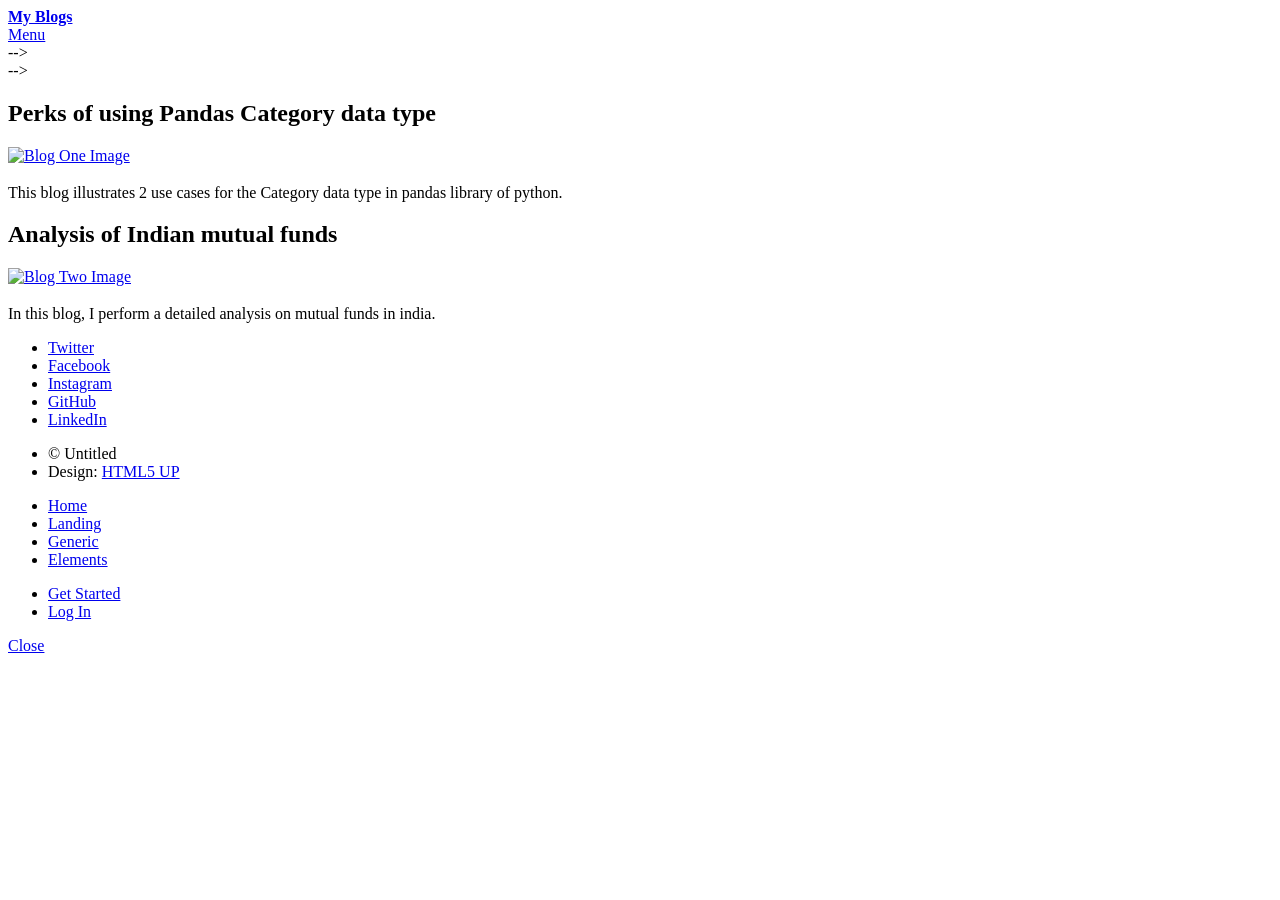
==== generic.html @ 5899713f "Initial commit" ====
<!DOCTYPE HTML>
<!--
	Forty by HTML5 UP
	html5up.net | @ajlkn
	Free for personal and commercial use under the CCA 3.0 license (html5up.net/license)
-->
<html>
	<head>
		<title>Blogs</title>
		<meta charset="utf-8" />
		<meta name="viewport" content="width=device-width, initial-scale=1, user-scalable=no" />
		<link rel="stylesheet" href="assets/css/main.css" />
		<noscript><link rel="stylesheet" href="assets/css/noscript.css" /></noscript>
	</head>
	<body class="is-preload">

		<!-- Wrapper -->
			<div id="wrapper">

				<!-- Header -->
					<header id="header">
						<a href="index.html" class="logo"><strong>My Blogs</strong> <span></span></a>
						<nav>
							<a href="#menu">Menu</a>
						</nav>
					</header>

				<!-- Menu -->
					<nav id="menu">
						<ul class="links">
							<li><a href="index.html">Home</a></li>
							<li><a href="landing.html">Landing</a></li>
							<li><a href="generic.html">Generic</a></li>
							<li><a href="elements.html">Elements</a></li>
						</ul>
						<ul class="actions stacked">
							<li><a href="#" class="button primary fit">Get Started</a></li>
							<li><a href="#" class="button fit">Log In</a></li>
						</ul>
					</nav>

				<!-- Main -->
		<!--			<div id="main" class="alt">

						<!-- One -->
							<section id="one">
								<div class="inner">
					<!--				<header class="major">
										<h1>Generic</h1>
									</header>
									<span class="image main"><img src=C:\Users\Rakesh\OneDrive\Desktop\OIP.jpg"alt="" /></span>
									<p>Donec eget ex magna. Interdum et malesuada fames ac ante ipsum primis in faucibus. Pellentesque venenatis dolor imperdiet dolor mattis sagittis. Praesent rutrum sem diam, vitae egestas enim auctor sit amet. Pellentesque leo mauris, consectetur id ipsum sit amet, fergiat. Pellentesque in mi eu massa lacinia malesuada et a elit. Donec urna ex, lacinia in purus ac, pretium pulvinar mauris. Curabitur sapien risus, commodo eget turpis at, elementum convallis elit. Pellentesque enim turpis, hendrerit.</p>
									<p>Lorem ipsum dolor sit amet, consectetur adipiscing elit. Duis dapibus rutrum facilisis. Class aptent taciti sociosqu ad litora torquent per conubia nostra, per inceptos himenaeos. Etiam tristique libero eu nibh porttitor fermentum. Nullam venenatis erat id vehicula viverra. Nunc ultrices eros ut ultricies condimentum. Mauris risus lacus, blandit sit amet venenatis non, bibendum vitae dolor. Nunc lorem mauris, fringilla in aliquam at, euismod in lectus. Pellentesque habitant morbi tristique senectus et netus et malesuada fames ac turpis egestas. In non lorem sit amet elit placerat maximus. Pellentesque aliquam maximus risus, vel sed vehicula.</p>
									<p>Interdum et malesuada fames ac ante ipsum primis in faucibus. Pellentesque venenatis dolor imperdiet dolor mattis sagittis. Praesent rutrum sem diam, vitae egestas enim auctor sit amet. Pellentesque leo mauris, consectetur id ipsum sit amet, fersapien risus, commodo eget turpis at, elementum convallis elit. Pellentesque enim turpis, hendrerit tristique lorem ipsum dolor.</p> -->
								</div> -->
							</section>

					</div> -->

				<!-- Contact -->
		<!--			<section id="contact">
						<div class="inner">
							<section>
								<form method="post" action="#">
									<div class="fields">
										<div class="field half">
											<label for="name">Name</label>
											<input type="text" name="name" id="name" />
										</div>
										<div class="field half">
											<label for="email">Email</label>
											<input type="text" name="email" id="email" />
										</div>
										<div class="field">
											<label for="message">Message</label>
											<textarea name="message" id="message" rows="6"></textarea>
										</div>
									</div>
									<ul class="actions">
										<li><input type="submit" value="Send Message" class="primary" /></li>
										<li><input type="reset" value="Clear" /></li>
									</ul>
								</form>
							</section>
							<section class="split">
								<section>
									<div class="contact-method">
										<span class="icon solid alt fa-envelope"></span>
										<h3>Email</h3>
										<a href="#">information@untitled.tld</a>
									</div>
								</section>
								<section>
									<div class="contact-method">
										<span class="icon solid alt fa-phone"></span>
										<h3>Phone</h3>
										<span>(000) 000-0000 x12387</span>
									</div>
								</section>
								<section>
									<div class="contact-method">
										<span class="icon solid alt fa-home"></span>
										<h3>Address</h3>
										<span>1234 Somewhere Road #5432<br />
										Nashville, TN 00000<br />
										United States of America</span>
									</div>
								</section>
							</section>
						</div>
					</section> -->

				<!-- blogs -->
					
					<body>
					    <div id="main" class="alt">
					        <!-- Blog One -->
					        <section id="one">
					            <div class="inner">
					                <header class="major">
					                    <h1>Perks of using Pandas Category data type</h1>
					                </header>
					                <article>
					                    <a href="link-to-blog-one">
					                        <img src="C:\Users\Rakesh\OneDrive\Desktop\OIP.jpg" alt="Blog One Image" />
					                    </a>
					                    <header class="major">
					                        <h3><a href="https://medium.com/@diya.r.pateldpsv/perks-of-using-category-data-type-in-pandas-9f0ec62cf2f5"></a></h3>
					                    </header>
					                    <p>This blog illustrates 2 use cases for the Category data type in pandas library of python.</p>
					                </article>
					            </div>
					        </section>

					        <!-- Blog Two -->
					        <section id="two">
					            <div class="inner">
					                <header class="major">
					                    <h1>Analysis of Indian mutual funds</h1>
					                </header>
					                <article>
					                    <a href="link-to-blog-two">
					                        <img src="C:\Users\Rakesh\OneDrive\Desktop\blog.png" alt="Blog Two Image" />
					                    </a>
					                    <header class="major">
					                        <h3><a href="link-to-blog-two"></a></h3>
					                    </header>
					                    <p>In this blog, I perform a detailed analysis on mutual funds in india.</p>
					                </article>
					            </div>
					        </section>

					        <!-- Add more blog sections as needed -->
					    </div>
					</body>

					</html>


				<!-- Footer -->
					<footer id="footer">
						<div class="inner">
							<ul class="icons">
								<li><a href="#" class="icon brands alt fa-twitter"><span class="label">Twitter</span></a></li>
								<li><a href="#" class="icon brands alt fa-facebook-f"><span class="label">Facebook</span></a></li>
								<li><a href="#" class="icon brands alt fa-instagram"><span class="label">Instagram</span></a></li>
								<li><a href="#" class="icon brands alt fa-github"><span class="label">GitHub</span></a></li>
								<li><a href="#" class="icon brands alt fa-linkedin-in"><span class="label">LinkedIn</span></a></li>
							</ul>
							<ul class="copyright">
								<li>&copy; Untitled</li><li>Design: <a href="https://html5up.net">HTML5 UP</a></li>
							</ul>
						</div>
					</footer>

			</div>

		<!-- Scripts -->
			<script src="assets/js/jquery.min.js"></script>
			<script src="assets/js/jquery.scrolly.min.js"></script>
			<script src="assets/js/jquery.scrollex.min.js"></script>
			<script src="assets/js/browser.min.js"></script>
			<script src="assets/js/breakpoints.min.js"></script>
			<script src="assets/js/util.js"></script>
			<script src="assets/js/main.js"></script>

	</body>
</html>
---- assets/css/main.css ----
@import url(fontawesome-all.min.css);
@import url("https://fonts.googleapis.com/css?family=Source+Sans+Pro:300,300italic,600,600italic");

/*
	Forty by HTML5 UP
	html5up.net | @ajlkn
	Free for personal and commercial use under the CCA 3.0 license (html5up.net/license)
*/

html, body, div, span, applet, object,
iframe, h1, h2, h3, h4, h5, h6, p, blockquote,
pre, a, abbr, acronym, address, big, cite,
code, del, dfn, em, img, ins, kbd, q, s, samp,
small, strike, strong, sub, sup, tt, var, b,
u, i, center, dl, dt, dd, ol, ul, li, fieldset,
form, label, legend, table, caption, tbody,
tfoot, thead, tr, th, td, article, aside,
canvas, details, embed, figure, figcaption,
footer, header, hgroup, menu, nav, output, ruby,
section, summary, time, mark, audio, video {
	margin: 0;
	padding: 0;
	border: 0;
	font-size: 100%;
	font: inherit;
	vertical-align: baseline;}

article, aside, details, figcaption, figure,
footer, header, hgroup, menu, nav, section {
	display: block;}

body {
	line-height: 1;
}

ol, ul {
	list-style: none;
}

blockquote, q {
	quotes: none;
}

	blockquote:before, blockquote:after, q:before, q:after {
		content: '';
		content: none;
	}

table {
	border-collapse: collapse;
	border-spacing: 0;
}

body {
	-webkit-text-size-adjust: none;
}

mark {
	background-color: transparent;
	color: inherit;
}

input::-moz-focus-inner {
	border: 0;
	padding: 0;
}

input, select, textarea {
	-moz-appearance: none;
	-webkit-appearance: none;
	-ms-appearance: none;
	appearance: none;
}

/* Basic */

	@-ms-viewport {
		width: device-width;
	}

	body {
		-ms-overflow-style: scrollbar;
	}

	@media screen and (max-width: 480px) {

		html, body {
			min-width: 320px;
		}

	}

	html {
		box-sizing: border-box;
	}

	*, *:before, *:after {
		box-sizing: inherit;
	}

	body {
		background: #242943;
	}

		body.is-preload *, body.is-preload *:before, body.is-preload *:after {
			-moz-animation: none !important;
			-webkit-animation: none !important;
			-ms-animation: none !important;
			animation: none !important;
			-moz-transition: none !important;
			-webkit-transition: none !important;
			-ms-transition: none !important;
			transition: none !important;
		}

/* Type */

	body, input, select, textarea {
		color: #ffffff;
		font-family: "Source Sans Pro", Helvetica, sans-serif;
		font-size: 17pt;
		font-weight: 300;
		letter-spacing: 0.025em;
		line-height: 1.65;
	}

		@media screen and (max-width: 1680px) {

			body, input, select, textarea {
				font-size: 14pt;
			}

		}

		@media screen and (max-width: 1280px) {

			body, input, select, textarea {
				font-size: 12pt;
			}

		}

		@media screen and (max-width: 360px) {

			body, input, select, textarea {
				font-size: 11pt;
			}

		}

	a {
		-moz-transition: color 0.2s ease-in-out, border-bottom-color 0.2s ease-in-out;
		-webkit-transition: color 0.2s ease-in-out, border-bottom-color 0.2s ease-in-out;
		-ms-transition: color 0.2s ease-in-out, border-bottom-color 0.2s ease-in-out;
		transition: color 0.2s ease-in-out, border-bottom-color 0.2s ease-in-out;
		border-bottom: dotted 1px;
		color: inherit;
		text-decoration: none;
	}

		a:hover {
			border-bottom-color: transparent;
			color: #9bf1ff !important;
		}

		a:active {
			color: #53e3fb !important;
		}

	strong, b {
		color: #ffffff;
		font-weight: 600;
	}

	em, i {
		font-style: italic;
	}

	p {
		margin: 0 0 2em 0;
	}

	h1, h2, h3, h4, h5, h6 {
		color: #ffffff;
		font-weight: 600;
		line-height: 1.65;
		margin: 0 0 1em 0;
	}

		h1 a, h2 a, h3 a, h4 a, h5 a, h6 a {
			color: inherit;
			border-bottom: 0;
		}

	h1 {
		font-size: 2.5em;
	}

	h2 {
		font-size: 1.75em;
	}

	h3 {
		font-size: 1.35em;
	}

	h4 {
		font-size: 1.1em;
	}

	h5 {
		font-size: 0.9em;
	}

	h6 {
		font-size: 0.7em;
	}

	@media screen and (max-width: 736px) {

		h1 {
			font-size: 2em;
		}

		h2 {
			font-size: 1.5em;
		}

		h3 {
			font-size: 1.25em;
		}

	}

	sub {
		font-size: 0.8em;
		position: relative;
		top: 0.5em;
	}

	sup {
		font-size: 0.8em;
		position: relative;
		top: -0.5em;
	}

	blockquote {
		border-left: solid 4px rgba(212, 212, 255, 0.1);
		font-style: italic;
		margin: 0 0 2em 0;
		padding: 0.5em 0 0.5em 2em;
	}

	code {
		background: rgba(212, 212, 255, 0.035);
		font-family: "Courier New", monospace;
		font-size: 0.9em;
		margin: 0 0.25em;
		padding: 0.25em 0.65em;
	}

	pre {
		-webkit-overflow-scrolling: touch;
		font-family: "Courier New", monospace;
		font-size: 0.9em;
		margin: 0 0 2em 0;
	}

		pre code {
			display: block;
			line-height: 1.75;
			padding: 1em 1.5em;
			overflow-x: auto;
		}

	hr {
		border: 0;
		border-bottom: solid 1px rgba(212, 212, 255, 0.1);
		margin: 2em 0;
	}

		hr.major {
			margin: 3em 0;
		}

	.align-left {
		text-align: left;
	}

	.align-center {
		text-align: center;
	}

	.align-right {
		text-align: right;
	}

/* Row */

	.row {
		display: flex;
		flex-wrap: wrap;
		box-sizing: border-box;
		align-items: stretch;
	}

		.row > * {
			box-sizing: border-box;
		}

		.row.gtr-uniform > * > :last-child {
			margin-bottom: 0;
		}

		.row.aln-left {
			justify-content: flex-start;
		}

		.row.aln-center {
			justify-content: center;
		}

		.row.aln-right {
			justify-content: flex-end;
		}

		.row.aln-top {
			align-items: flex-start;
		}

		.row.aln-middle {
			align-items: center;
		}

		.row.aln-bottom {
			align-items: flex-end;
		}

		.row > .imp {
			order: -1;
		}

		.row > .col-1 {
			width: 8.33333%;
		}

		.row > .off-1 {
			margin-left: 8.33333%;
		}

		.row > .col-2 {
			width: 16.66667%;
		}

		.row > .off-2 {
			margin-left: 16.66667%;
		}

		.row > .col-3 {
			width: 25%;
		}

		.row > .off-3 {
			margin-left: 25%;
		}

		.row > .col-4 {
			width: 33.33333%;
		}

		.row > .off-4 {
			margin-left: 33.33333%;
		}

		.row > .col-5 {
			width: 41.66667%;
		}

		.row > .off-5 {
			margin-left: 41.66667%;
		}

		.row > .col-6 {
			width: 50%;
		}

		.row > .off-6 {
			margin-left: 50%;
		}

		.row > .col-7 {
			width: 58.33333%;
		}

		.row > .off-7 {
			margin-left: 58.33333%;
		}

		.row > .col-8 {
			width: 66.66667%;
		}

		.row > .off-8 {
			margin-left: 66.66667%;
		}

		.row > .col-9 {
			width: 75%;
		}

		.row > .off-9 {
			margin-left: 75%;
		}

		.row > .col-10 {
			width: 83.33333%;
		}

		.row > .off-10 {
			margin-left: 83.33333%;
		}

		.row > .col-11 {
			width: 91.66667%;
		}

		.row > .off-11 {
			margin-left: 91.66667%;
		}

		.row > .col-12 {
			width: 100%;
		}

		.row > .off-12 {
			margin-left: 100%;
		}

		.row.gtr-0 {
			margin-top: 0;
			margin-left: 0em;
		}

			.row.gtr-0 > * {
				padding: 0 0 0 0em;
			}

			.row.gtr-0.gtr-uniform {
				margin-top: 0em;
			}

				.row.gtr-0.gtr-uniform > * {
					padding-top: 0em;
				}

		.row.gtr-25 {
			margin-top: 0;
			margin-left: -0.5em;
		}

			.row.gtr-25 > * {
				padding: 0 0 0 0.5em;
			}

			.row.gtr-25.gtr-uniform {
				margin-top: -0.5em;
			}

				.row.gtr-25.gtr-uniform > * {
					padding-top: 0.5em;
				}

		.row.gtr-50 {
			margin-top: 0;
			margin-left: -1em;
		}

			.row.gtr-50 > * {
				padding: 0 0 0 1em;
			}

			.row.gtr-50.gtr-uniform {
				margin-top: -1em;
			}

				.row.gtr-50.gtr-uniform > * {
					padding-top: 1em;
				}

		.row {
			margin-top: 0;
			margin-left: -2em;
		}

			.row > * {
				padding: 0 0 0 2em;
			}

			.row.gtr-uniform {
				margin-top: -2em;
			}

				.row.gtr-uniform > * {
					padding-top: 2em;
				}

		.row.gtr-150 {
			margin-top: 0;
			margin-left: -3em;
		}

			.row.gtr-150 > * {
				padding: 0 0 0 3em;
			}

			.row.gtr-150.gtr-uniform {
				margin-top: -3em;
			}

				.row.gtr-150.gtr-uniform > * {
					padding-top: 3em;
				}

		.row.gtr-200 {
			margin-top: 0;
			margin-left: -4em;
		}

			.row.gtr-200 > * {
				padding: 0 0 0 4em;
			}

			.row.gtr-200.gtr-uniform {
				margin-top: -4em;
			}

				.row.gtr-200.gtr-uniform > * {
					padding-top: 4em;
				}

		@media screen and (max-width: 1680px) {

			.row {
				display: flex;
				flex-wrap: wrap;
				box-sizing: border-box;
				align-items: stretch;
			}

				.row > * {
					box-sizing: border-box;
				}

				.row.gtr-uniform > * > :last-child {
					margin-bottom: 0;
				}

				.row.aln-left {
					justify-content: flex-start;
				}

				.row.aln-center {
					justify-content: center;
				}

				.row.aln-right {
					justify-content: flex-end;
				}

				.row.aln-top {
					align-items: flex-start;
				}

				.row.aln-middle {
					align-items: center;
				}

				.row.aln-bottom {
					align-items: flex-end;
				}

				.row > .imp-xlarge {
					order: -1;
				}

				.row > .col-1-xlarge {
					width: 8.33333%;
				}

				.row > .off-1-xlarge {
					margin-left: 8.33333%;
				}

				.row > .col-2-xlarge {
					width: 16.66667%;
				}

				.row > .off-2-xlarge {
					margin-left: 16.66667%;
				}

				.row > .col-3-xlarge {
					width: 25%;
				}

				.row > .off-3-xlarge {
					margin-left: 25%;
				}

				.row > .col-4-xlarge {
					width: 33.33333%;
				}

				.row > .off-4-xlarge {
					margin-left: 33.33333%;
				}

				.row > .col-5-xlarge {
					width: 41.66667%;
				}

				.row > .off-5-xlarge {
					margin-left: 41.66667%;
				}

				.row > .col-6-xlarge {
					width: 50%;
				}

				.row > .off-6-xlarge {
					margin-left: 50%;
				}

				.row > .col-7-xlarge {
					width: 58.33333%;
				}

				.row > .off-7-xlarge {
					margin-left: 58.33333%;
				}

				.row > .col-8-xlarge {
					width: 66.66667%;
				}

				.row > .off-8-xlarge {
					margin-left: 66.66667%;
				}

				.row > .col-9-xlarge {
					width: 75%;
				}

				.row > .off-9-xlarge {
					margin-left: 75%;
				}

				.row > .col-10-xlarge {
					width: 83.33333%;
				}

				.row > .off-10-xlarge {
					margin-left: 83.33333%;
				}

				.row > .col-11-xlarge {
					width: 91.66667%;
				}

				.row > .off-11-xlarge {
					margin-left: 91.66667%;
				}

				.row > .col-12-xlarge {
					width: 100%;
				}

				.row > .off-12-xlarge {
					margin-left: 100%;
				}

				.row.gtr-0 {
					margin-top: 0;
					margin-left: 0em;
				}

					.row.gtr-0 > * {
						padding: 0 0 0 0em;
					}

					.row.gtr-0.gtr-uniform {
						margin-top: 0em;
					}

						.row.gtr-0.gtr-uniform > * {
							padding-top: 0em;
						}

				.row.gtr-25 {
					margin-top: 0;
					margin-left: -0.5em;
				}

					.row.gtr-25 > * {
						padding: 0 0 0 0.5em;
					}

					.row.gtr-25.gtr-uniform {
						margin-top: -0.5em;
					}

						.row.gtr-25.gtr-uniform > * {
							padding-top: 0.5em;
						}

				.row.gtr-50 {
					margin-top: 0;
					margin-left: -1em;
				}

					.row.gtr-50 > * {
						padding: 0 0 0 1em;
					}

					.row.gtr-50.gtr-uniform {
						margin-top: -1em;
					}

						.row.gtr-50.gtr-uniform > * {
							padding-top: 1em;
						}

				.row {
					margin-top: 0;
					margin-left: -2em;
				}

					.row > * {
						padding: 0 0 0 2em;
					}

					.row.gtr-uniform {
						margin-top: -2em;
					}

						.row.gtr-uniform > * {
							padding-top: 2em;
						}

				.row.gtr-150 {
					margin-top: 0;
					margin-left: -3em;
				}

					.row.gtr-150 > * {
						padding: 0 0 0 3em;
					}

					.row.gtr-150.gtr-uniform {
						margin-top: -3em;
					}

						.row.gtr-150.gtr-uniform > * {
							padding-top: 3em;
						}

				.row.gtr-200 {
					margin-top: 0;
					margin-left: -4em;
				}

					.row.gtr-200 > * {
						padding: 0 0 0 4em;
					}

					.row.gtr-200.gtr-uniform {
						margin-top: -4em;
					}

						.row.gtr-200.gtr-uniform > * {
							padding-top: 4em;
						}

		}

		@media screen and (max-width: 1280px) {

			.row {
				display: flex;
				flex-wrap: wrap;
				box-sizing: border-box;
				align-items: stretch;
			}

				.row > * {
					box-sizing: border-box;
				}

				.row.gtr-uniform > * > :last-child {
					margin-bottom: 0;
				}

				.row.aln-left {
					justify-content: flex-start;
				}

				.row.aln-center {
					justify-content: center;
				}

				.row.aln-right {
					justify-content: flex-end;
				}

				.row.aln-top {
					align-items: flex-start;
				}

				.row.aln-middle {
					align-items: center;
				}

				.row.aln-bottom {
					align-items: flex-end;
				}

				.row > .imp-large {
					order: -1;
				}

				.row > .col-1-large {
					width: 8.33333%;
				}

				.row > .off-1-large {
					margin-left: 8.33333%;
				}

				.row > .col-2-large {
					width: 16.66667%;
				}

				.row > .off-2-large {
					margin-left: 16.66667%;
				}

				.row > .col-3-large {
					width: 25%;
				}

				.row > .off-3-large {
					margin-left: 25%;
				}

				.row > .col-4-large {
					width: 33.33333%;
				}

				.row > .off-4-large {
					margin-left: 33.33333%;
				}

				.row > .col-5-large {
					width: 41.66667%;
				}

				.row > .off-5-large {
					margin-left: 41.66667%;
				}

				.row > .col-6-large {
					width: 50%;
				}

				.row > .off-6-large {
					margin-left: 50%;
				}

				.row > .col-7-large {
					width: 58.33333%;
				}

				.row > .off-7-large {
					margin-left: 58.33333%;
				}

				.row > .col-8-large {
					width: 66.66667%;
				}

				.row > .off-8-large {
					margin-left: 66.66667%;
				}

				.row > .col-9-large {
					width: 75%;
				}

				.row > .off-9-large {
					margin-left: 75%;
				}

				.row > .col-10-large {
					width: 83.33333%;
				}

				.row > .off-10-large {
					margin-left: 83.33333%;
				}

				.row > .col-11-large {
					width: 91.66667%;
				}

				.row > .off-11-large {
					margin-left: 91.66667%;
				}

				.row > .col-12-large {
					width: 100%;
				}

				.row > .off-12-large {
					margin-left: 100%;
				}

				.row.gtr-0 {
					margin-top: 0;
					margin-left: 0em;
				}

					.row.gtr-0 > * {
						padding: 0 0 0 0em;
					}

					.row.gtr-0.gtr-uniform {
						margin-top: 0em;
					}

						.row.gtr-0.gtr-uniform > * {
							padding-top: 0em;
						}

				.row.gtr-25 {
					margin-top: 0;
					margin-left: -0.375em;
				}

					.row.gtr-25 > * {
						padding: 0 0 0 0.375em;
					}

					.row.gtr-25.gtr-uniform {
						margin-top: -0.375em;
					}

						.row.gtr-25.gtr-uniform > * {
							padding-top: 0.375em;
						}

				.row.gtr-50 {
					margin-top: 0;
					margin-left: -0.75em;
				}

					.row.gtr-50 > * {
						padding: 0 0 0 0.75em;
					}

					.row.gtr-50.gtr-uniform {
						margin-top: -0.75em;
					}

						.row.gtr-50.gtr-uniform > * {
							padding-top: 0.75em;
						}

				.row {
					margin-top: 0;
					margin-left: -1.5em;
				}

					.row > * {
						padding: 0 0 0 1.5em;
					}

					.row.gtr-uniform {
						margin-top: -1.5em;
					}

						.row.gtr-uniform > * {
							padding-top: 1.5em;
						}

				.row.gtr-150 {
					margin-top: 0;
					margin-left: -2.25em;
				}

					.row.gtr-150 > * {
						padding: 0 0 0 2.25em;
					}

					.row.gtr-150.gtr-uniform {
						margin-top: -2.25em;
					}

						.row.gtr-150.gtr-uniform > * {
							padding-top: 2.25em;
						}

				.row.gtr-200 {
					margin-top: 0;
					margin-left: -3em;
				}

					.row.gtr-200 > * {
						padding: 0 0 0 3em;
					}

					.row.gtr-200.gtr-uniform {
						margin-top: -3em;
					}

						.row.gtr-200.gtr-uniform > * {
							padding-top: 3em;
						}

		}

		@media screen and (max-width: 980px) {

			.row {
				display: flex;
				flex-wrap: wrap;
				box-sizing: border-box;
				align-items: stretch;
			}

				.row > * {
					box-sizing: border-box;
				}

				.row.gtr-uniform > * > :last-child {
					margin-bottom: 0;
				}

				.row.aln-left {
					justify-content: flex-start;
				}

				.row.aln-center {
					justify-content: center;
				}

				.row.aln-right {
					justify-content: flex-end;
				}

				.row.aln-top {
					align-items: flex-start;
				}

				.row.aln-middle {
					align-items: center;
				}

				.row.aln-bottom {
					align-items: flex-end;
				}

				.row > .imp-medium {
					order: -1;
				}

				.row > .col-1-medium {
					width: 8.33333%;
				}

				.row > .off-1-medium {
					margin-left: 8.33333%;
				}

				.row > .col-2-medium {
					width: 16.66667%;
				}

				.row > .off-2-medium {
					margin-left: 16.66667%;
				}

				.row > .col-3-medium {
					width: 25%;
				}

				.row > .off-3-medium {
					margin-left: 25%;
				}

				.row > .col-4-medium {
					width: 33.33333%;
				}

				.row > .off-4-medium {
					margin-left: 33.33333%;
				}

				.row > .col-5-medium {
					width: 41.66667%;
				}

				.row > .off-5-medium {
					margin-left: 41.66667%;
				}

				.row > .col-6-medium {
					width: 50%;
				}

				.row > .off-6-medium {
					margin-left: 50%;
				}

				.row > .col-7-medium {
					width: 58.33333%;
				}

				.row > .off-7-medium {
					margin-left: 58.33333%;
				}

				.row > .col-8-medium {
					width: 66.66667%;
				}

				.row > .off-8-medium {
					margin-left: 66.66667%;
				}

				.row > .col-9-medium {
					width: 75%;
				}

				.row > .off-9-medium {
					margin-left: 75%;
				}

				.row > .col-10-medium {
					width: 83.33333%;
				}

				.row > .off-10-medium {
					margin-left: 83.33333%;
				}

				.row > .col-11-medium {
					width: 91.66667%;
				}

				.row > .off-11-medium {
					margin-left: 91.66667%;
				}

				.row > .col-12-medium {
					width: 100%;
				}

				.row > .off-12-medium {
					margin-left: 100%;
				}

				.row.gtr-0 {
					margin-top: 0;
					margin-left: 0em;
				}

					.row.gtr-0 > * {
						padding: 0 0 0 0em;
					}

					.row.gtr-0.gtr-uniform {
						margin-top: 0em;
					}

						.row.gtr-0.gtr-uniform > * {
							padding-top: 0em;
						}

				.row.gtr-25 {
					margin-top: 0;
					margin-left: -0.375em;
				}

					.row.gtr-25 > * {
						padding: 0 0 0 0.375em;
					}

					.row.gtr-25.gtr-uniform {
						margin-top: -0.375em;
					}

						.row.gtr-25.gtr-uniform > * {
							padding-top: 0.375em;
						}

				.row.gtr-50 {
					margin-top: 0;
					margin-left: -0.75em;
				}

					.row.gtr-50 > * {
						padding: 0 0 0 0.75em;
					}

					.row.gtr-50.gtr-uniform {
						margin-top: -0.75em;
					}

						.row.gtr-50.gtr-uniform > * {
							padding-top: 0.75em;
						}

				.row {
					margin-top: 0;
					margin-left: -1.5em;
				}

					.row > * {
						padding: 0 0 0 1.5em;
					}

					.row.gtr-uniform {
						margin-top: -1.5em;
					}

						.row.gtr-uniform > * {
							padding-top: 1.5em;
						}

				.row.gtr-150 {
					margin-top: 0;
					margin-left: -2.25em;
				}

					.row.gtr-150 > * {
						padding: 0 0 0 2.25em;
					}

					.row.gtr-150.gtr-uniform {
						margin-top: -2.25em;
					}

						.row.gtr-150.gtr-uniform > * {
							padding-top: 2.25em;
						}

				.row.gtr-200 {
					margin-top: 0;
					margin-left: -3em;
				}

					.row.gtr-200 > * {
						padding: 0 0 0 3em;
					}

					.row.gtr-200.gtr-uniform {
						margin-top: -3em;
					}

						.row.gtr-200.gtr-uniform > * {
							padding-top: 3em;
						}

		}

		@media screen and (max-width: 736px) {

			.row {
				display: flex;
				flex-wrap: wrap;
				box-sizing: border-box;
				align-items: stretch;
			}

				.row > * {
					box-sizing: border-box;
				}

				.row.gtr-uniform > * > :last-child {
					margin-bottom: 0;
				}

				.row.aln-left {
					justify-content: flex-start;
				}

				.row.aln-center {
					justify-content: center;
				}

				.row.aln-right {
					justify-content: flex-end;
				}

				.row.aln-top {
					align-items: flex-start;
				}

				.row.aln-middle {
					align-items: center;
				}

				.row.aln-bottom {
					align-items: flex-end;
				}

				.row > .imp-small {
					order: -1;
				}

				.row > .col-1-small {
					width: 8.33333%;
				}

				.row > .off-1-small {
					margin-left: 8.33333%;
				}

				.row > .col-2-small {
					width: 16.66667%;
				}

				.row > .off-2-small {
					margin-left: 16.66667%;
				}

				.row > .col-3-small {
					width: 25%;
				}

				.row > .off-3-small {
					margin-left: 25%;
				}

				.row > .col-4-small {
					width: 33.33333%;
				}

				.row > .off-4-small {
					margin-left: 33.33333%;
				}

				.row > .col-5-small {
					width: 41.66667%;
				}

				.row > .off-5-small {
					margin-left: 41.66667%;
				}

				.row > .col-6-small {
					width: 50%;
				}

				.row > .off-6-small {
					margin-left: 50%;
				}

				.row > .col-7-small {
					width: 58.33333%;
				}

				.row > .off-7-small {
					margin-left: 58.33333%;
				}

				.row > .col-8-small {
					width: 66.66667%;
				}

				.row > .off-8-small {
					margin-left: 66.66667%;
				}

				.row > .col-9-small {
					width: 75%;
				}

				.row > .off-9-small {
					margin-left: 75%;
				}

				.row > .col-10-small {
					width: 83.33333%;
				}

				.row > .off-10-small {
					margin-left: 83.33333%;
				}

				.row > .col-11-small {
					width: 91.66667%;
				}

				.row > .off-11-small {
					margin-left: 91.66667%;
				}

				.row > .col-12-small {
					width: 100%;
				}

				.row > .off-12-small {
					margin-left: 100%;
				}

				.row.gtr-0 {
					margin-top: 0;
					margin-left: 0em;
				}

					.row.gtr-0 > * {
						padding: 0 0 0 0em;
					}

					.row.gtr-0.gtr-uniform {
						margin-top: 0em;
					}

						.row.gtr-0.gtr-uniform > * {
							padding-top: 0em;
						}

				.row.gtr-25 {
					margin-top: 0;
					margin-left: -0.3125em;
				}

					.row.gtr-25 > * {
						padding: 0 0 0 0.3125em;
					}

					.row.gtr-25.gtr-uniform {
						margin-top: -0.3125em;
					}

						.row.gtr-25.gtr-uniform > * {
							padding-top: 0.3125em;
						}

				.row.gtr-50 {
					margin-top: 0;
					margin-left: -0.625em;
				}

					.row.gtr-50 > * {
						padding: 0 0 0 0.625em;
					}

					.row.gtr-50.gtr-uniform {
						margin-top: -0.625em;
					}

						.row.gtr-50.gtr-uniform > * {
							padding-top: 0.625em;
						}

				.row {
					margin-top: 0;
					margin-left: -1.25em;
				}

					.row > * {
						padding: 0 0 0 1.25em;
					}

					.row.gtr-uniform {
						margin-top: -1.25em;
					}

						.row.gtr-uniform > * {
							padding-top: 1.25em;
						}

				.row.gtr-150 {
					margin-top: 0;
					margin-left: -1.875em;
				}

					.row.gtr-150 > * {
						padding: 0 0 0 1.875em;
					}

					.row.gtr-150.gtr-uniform {
						margin-top: -1.875em;
					}

						.row.gtr-150.gtr-uniform > * {
							padding-top: 1.875em;
						}

				.row.gtr-200 {
					margin-top: 0;
					margin-left: -2.5em;
				}

					.row.gtr-200 > * {
						padding: 0 0 0 2.5em;
					}

					.row.gtr-200.gtr-uniform {
						margin-top: -2.5em;
					}

						.row.gtr-200.gtr-uniform > * {
							padding-top: 2.5em;
						}

		}

		@media screen and (max-width: 480px) {

			.row {
				display: flex;
				flex-wrap: wrap;
				box-sizing: border-box;
				align-items: stretch;
			}

				.row > * {
					box-sizing: border-box;
				}

				.row.gtr-uniform > * > :last-child {
					margin-bottom: 0;
				}

				.row.aln-left {
					justify-content: flex-start;
				}

				.row.aln-center {
					justify-content: center;
				}

				.row.aln-right {
					justify-content: flex-end;
				}

				.row.aln-top {
					align-items: flex-start;
				}

				.row.aln-middle {
					align-items: center;
				}

				.row.aln-bottom {
					align-items: flex-end;
				}

				.row > .imp-xsmall {
					order: -1;
				}

				.row > .col-1-xsmall {
					width: 8.33333%;
				}

				.row > .off-1-xsmall {
					margin-left: 8.33333%;
				}

				.row > .col-2-xsmall {
					width: 16.66667%;
				}

				.row > .off-2-xsmall {
					margin-left: 16.66667%;
				}

				.row > .col-3-xsmall {
					width: 25%;
				}

				.row > .off-3-xsmall {
					margin-left: 25%;
				}

				.row > .col-4-xsmall {
					width: 33.33333%;
				}

				.row > .off-4-xsmall {
					margin-left: 33.33333%;
				}

				.row > .col-5-xsmall {
					width: 41.66667%;
				}

				.row > .off-5-xsmall {
					margin-left: 41.66667%;
				}

				.row > .col-6-xsmall {
					width: 50%;
				}

				.row > .off-6-xsmall {
					margin-left: 50%;
				}

				.row > .col-7-xsmall {
					width: 58.33333%;
				}

				.row > .off-7-xsmall {
					margin-left: 58.33333%;
				}

				.row > .col-8-xsmall {
					width: 66.66667%;
				}

				.row > .off-8-xsmall {
					margin-left: 66.66667%;
				}

				.row > .col-9-xsmall {
					width: 75%;
				}

				.row > .off-9-xsmall {
					margin-left: 75%;
				}

				.row > .col-10-xsmall {
					width: 83.33333%;
				}

				.row > .off-10-xsmall {
					margin-left: 83.33333%;
				}

				.row > .col-11-xsmall {
					width: 91.66667%;
				}

				.row > .off-11-xsmall {
					margin-left: 91.66667%;
				}

				.row > .col-12-xsmall {
					width: 100%;
				}

				.row > .off-12-xsmall {
					margin-left: 100%;
				}

				.row.gtr-0 {
					margin-top: 0;
					margin-left: 0em;
				}

					.row.gtr-0 > * {
						padding: 0 0 0 0em;
					}

					.row.gtr-0.gtr-uniform {
						margin-top: 0em;
					}

						.row.gtr-0.gtr-uniform > * {
							padding-top: 0em;
						}

				.row.gtr-25 {
					margin-top: 0;
					margin-left: -0.3125em;
				}

					.row.gtr-25 > * {
						padding: 0 0 0 0.3125em;
					}

					.row.gtr-25.gtr-uniform {
						margin-top: -0.3125em;
					}

						.row.gtr-25.gtr-uniform > * {
							padding-top: 0.3125em;
						}

				.row.gtr-50 {
					margin-top: 0;
					margin-left: -0.625em;
				}

					.row.gtr-50 > * {
						padding: 0 0 0 0.625em;
					}

					.row.gtr-50.gtr-uniform {
						margin-top: -0.625em;
					}

						.row.gtr-50.gtr-uniform > * {
							padding-top: 0.625em;
						}

				.row {
					margin-top: 0;
					margin-left: -1.25em;
				}

					.row > * {
						padding: 0 0 0 1.25em;
					}

					.row.gtr-uniform {
						margin-top: -1.25em;
					}

						.row.gtr-uniform > * {
							padding-top: 1.25em;
						}

				.row.gtr-150 {
					margin-top: 0;
					margin-left: -1.875em;
				}

					.row.gtr-150 > * {
						padding: 0 0 0 1.875em;
					}

					.row.gtr-150.gtr-uniform {
						margin-top: -1.875em;
					}

						.row.gtr-150.gtr-uniform > * {
							padding-top: 1.875em;
						}

				.row.gtr-200 {
					margin-top: 0;
					margin-left: -2.5em;
				}

					.row.gtr-200 > * {
						padding: 0 0 0 2.5em;
					}

					.row.gtr-200.gtr-uniform {
						margin-top: -2.5em;
					}

						.row.gtr-200.gtr-uniform > * {
							padding-top: 2.5em;
						}

		}

/* Section/Article */

	section.special, article.special {
		text-align: center;
	}

	header.major {
		width: -moz-max-content;
		width: -webkit-max-content;
		width: -ms-max-content;
		width: max-content;
		margin-bottom: 2em;
	}

		header.major > :first-child {
			margin-bottom: 0;
			width: calc(100% + 0.5em);
		}

			header.major > :first-child:after {
				content: '';
				background-color: #ffffff;
				display: block;
				height: 2px;
				margin: 0.325em 0 0.5em 0;
				width: 100%;
			}

		header.major > p {
			font-size: 0.7em;
			font-weight: 600;
			letter-spacing: 0.25em;
			margin-bottom: 0;
			text-transform: uppercase;
		}

		body.is-ie header.major > :first-child:after {
			max-width: 9em;
		}

		body.is-ie header.major > h1:after {
			max-width: 100% !important;
		}

	@media screen and (max-width: 736px) {

		header.major > p br {
			display: none;
		}

	}

/* Form */

	form {
		margin: 0 0 2em 0;
	}

		form > :last-child {
			margin-bottom: 0;
		}

		form > .fields {
			display: -moz-flex;
			display: -webkit-flex;
			display: -ms-flex;
			display: flex;
			-moz-flex-wrap: wrap;
			-webkit-flex-wrap: wrap;
			-ms-flex-wrap: wrap;
			flex-wrap: wrap;
			width: calc(100% + 3em);
			margin: -1.5em 0 2em -1.5em;
		}

			form > .fields > .field {
				-moz-flex-grow: 0;
				-webkit-flex-grow: 0;
				-ms-flex-grow: 0;
				flex-grow: 0;
				-moz-flex-shrink: 0;
				-webkit-flex-shrink: 0;
				-ms-flex-shrink: 0;
				flex-shrink: 0;
				padding: 1.5em 0 0 1.5em;
				width: calc(100% - 1.5em);
			}

				form > .fields > .field.half {
					width: calc(50% - 0.75em);
				}

				form > .fields > .field.third {
					width: calc(100%/3 - 0.5em);
				}

				form > .fields > .field.quarter {
					width: calc(25% - 0.375em);
				}

		@media screen and (max-width: 480px) {

			form > .fields {
				width: calc(100% + 3em);
				margin: -1.5em 0 2em -1.5em;
			}

				form > .fields > .field {
					padding: 1.5em 0 0 1.5em;
					width: calc(100% - 1.5em);
				}

					form > .fields > .field.half {
						width: calc(100% - 1.5em);
					}

					form > .fields > .field.third {
						width: calc(100% - 1.5em);
					}

					form > .fields > .field.quarter {
						width: calc(100% - 1.5em);
					}

		}

	label {
		color: #ffffff;
		display: block;
		font-size: 0.8em;
		font-weight: 600;
		letter-spacing: 0.25em;
		margin: 0 0 1em 0;
		text-transform: uppercase;
	}

	input[type="text"],
	input[type="password"],
	input[type="email"],
	input[type="tel"],
	input[type="search"],
	input[type="url"],
	select,
	textarea {
		-moz-appearance: none;
		-webkit-appearance: none;
		-ms-appearance: none;
		appearance: none;
		background: rgba(212, 212, 255, 0.035);
		border: none;
		border-radius: 0;
		color: inherit;
		display: block;
		outline: 0;
		padding: 0 1em;
		text-decoration: none;
		width: 100%;
	}

		input[type="text"]:invalid,
		input[type="password"]:invalid,
		input[type="email"]:invalid,
		input[type="tel"]:invalid,
		input[type="search"]:invalid,
		input[type="url"]:invalid,
		select:invalid,
		textarea:invalid {
			box-shadow: none;
		}

		input[type="text"]:focus,
		input[type="password"]:focus,
		input[type="email"]:focus,
		input[type="tel"]:focus,
		input[type="search"]:focus,
		input[type="url"]:focus,
		select:focus,
		textarea:focus {
			border-color: #9bf1ff;
			box-shadow: 0 0 0 2px #9bf1ff;
		}

	select {
		background-image: url("data:image/svg+xml;charset=utf8,%3Csvg xmlns='http://www.w3.org/2000/svg' width='40' height='40' preserveAspectRatio='none' viewBox='0 0 40 40'%3E%3Cpath d='M9.4,12.3l10.4,10.4l10.4-10.4c0.2-0.2,0.5-0.4,0.9-0.4c0.3,0,0.6,0.1,0.9,0.4l3.3,3.3c0.2,0.2,0.4,0.5,0.4,0.9 c0,0.4-0.1,0.6-0.4,0.9L20.7,31.9c-0.2,0.2-0.5,0.4-0.9,0.4c-0.3,0-0.6-0.1-0.9-0.4L4.3,17.3c-0.2-0.2-0.4-0.5-0.4-0.9 c0-0.4,0.1-0.6,0.4-0.9l3.3-3.3c0.2-0.2,0.5-0.4,0.9-0.4S9.1,12.1,9.4,12.3z' fill='rgba(212, 212, 255, 0.1)' /%3E%3C/svg%3E");
		background-size: 1.25rem;
		background-repeat: no-repeat;
		background-position: calc(100% - 1rem) center;
		height: 2.75em;
		padding-right: 2.75em;
		text-overflow: ellipsis;
	}

		select option {
			color: #ffffff;
			background: #242943;
		}

		select:focus::-ms-value {
			background-color: transparent;
		}

		select::-ms-expand {
			display: none;
		}

	input[type="text"],
	input[type="password"],
	input[type="email"],
	input[type="tel"],
	input[type="search"],
	input[type="url"],
	select {
		height: 2.75em;
	}

	textarea {
		padding: 0.75em 1em;
	}

	input[type="checkbox"],
	input[type="radio"] {
		-moz-appearance: none;
		-webkit-appearance: none;
		-ms-appearance: none;
		appearance: none;
		display: block;
		float: left;
		margin-right: -2em;
		opacity: 0;
		width: 1em;
		z-index: -1;
	}

		input[type="checkbox"] + label,
		input[type="radio"] + label {
			text-decoration: none;
			color: #ffffff;
			cursor: pointer;
			display: inline-block;
			font-weight: 300;
			padding-left: 2.65em;
			padding-right: 0.75em;
			position: relative;
		}

			input[type="checkbox"] + label:before,
			input[type="radio"] + label:before {
				-moz-osx-font-smoothing: grayscale;
				-webkit-font-smoothing: antialiased;
				display: inline-block;
				font-style: normal;
				font-variant: normal;
				text-rendering: auto;
				line-height: 1;
				text-transform: none !important;
				font-family: 'Font Awesome 5 Free';
				font-weight: 900;
			}

			input[type="checkbox"] + label:before,
			input[type="radio"] + label:before {
				background: rgba(212, 212, 255, 0.035);
				content: '';
				display: inline-block;
				font-size: 0.8em;
				height: 2.0625em;
				left: 0;
				letter-spacing: 0;
				line-height: 2.0625em;
				position: absolute;
				text-align: center;
				top: 0;
				width: 2.0625em;
			}

		input[type="checkbox"]:checked + label:before,
		input[type="radio"]:checked + label:before {
			background: #ffffff;
			border-color: #9bf1ff;
			content: '\f00c';
			color: #242943;
		}

		input[type="checkbox"]:focus + label:before,
		input[type="radio"]:focus + label:before {
			box-shadow: 0 0 0 2px #9bf1ff;
		}

	input[type="radio"] + label:before {
		border-radius: 100%;
	}

	::-webkit-input-placeholder {
		color: rgba(244, 244, 255, 0.2) !important;
		opacity: 1.0;
	}

	:-moz-placeholder {
		color: rgba(244, 244, 255, 0.2) !important;
		opacity: 1.0;
	}

	::-moz-placeholder {
		color: rgba(244, 244, 255, 0.2) !important;
		opacity: 1.0;
	}

	:-ms-input-placeholder {
		color: rgba(244, 244, 255, 0.2) !important;
		opacity: 1.0;
	}

/* Box */

	.box {
		border: solid 1px rgba(212, 212, 255, 0.1);
		margin-bottom: 2em;
		padding: 1.5em;
	}

		.box > :last-child,
		.box > :last-child > :last-child,
		.box > :last-child > :last-child > :last-child {
			margin-bottom: 0;
		}

		.box.alt {
			border: 0;
			border-radius: 0;
			padding: 0;
		}

/* Icon */

	.icon {
		text-decoration: none;
		border-bottom: none;
		position: relative;
	}

		.icon:before {
			-moz-osx-font-smoothing: grayscale;
			-webkit-font-smoothing: antialiased;
			display: inline-block;
			font-style: normal;
			font-variant: normal;
			text-rendering: auto;
			line-height: 1;
			text-transform: none !important;
			font-family: 'Font Awesome 5 Free';
			font-weight: 400;
		}

		.icon > .label {
			display: none;
		}

		.icon:before {
			line-height: inherit;
		}

		.icon.solid:before {
			font-weight: 900;
		}

		.icon.brands:before {
			font-family: 'Font Awesome 5 Brands';
		}

		.icon.alt:before {
			background-color: #ffffff;
			border-radius: 100%;
			color: #242943;
			display: inline-block;
			height: 2em;
			line-height: 2em;
			text-align: center;
			width: 2em;
		}

	a.icon.alt:before {
		-moz-transition: background-color 0.2s ease-in-out;
		-webkit-transition: background-color 0.2s ease-in-out;
		-ms-transition: background-color 0.2s ease-in-out;
		transition: background-color 0.2s ease-in-out;
	}

	a.icon.alt:hover:before {
		background-color: #6fc3df;
	}

	a.icon.alt:active:before {
		background-color: #37a6cb;
	}

/* Image */

	.image {
		border: 0;
		display: inline-block;
		position: relative;
	}

		.image img {
			display: block;
		}

		.image.left, .image.right {
			max-width: 30%;
		}

			.image.left img, .image.right img {
				width: 100%;
			}

		.image.left {
			float: left;
			margin: 0 1.5em 1.25em 0;
			top: 0.25em;
		}

		.image.right {
			float: right;
			margin: 0 0 1.25em 1.5em;
			top: 0.25em;
		}

		.image.fit {
			display: block;
			margin: 0 0 2em 0;
			width: 100%;
		}

			.image.fit img {
				width: 100%;
			}

		.image.main {
			display: block;
			margin: 2.5em 0;
			width: 100%;
		}

			.image.main img {
				width: 100%;
			}

			@media screen and (max-width: 736px) {

				.image.main {
					margin: 1.5em 0;
				}

			}

/* List */

	ol {
		list-style: decimal;
		margin: 0 0 2em 0;
		padding-left: 1.25em;
	}

		ol li {
			padding-left: 0.25em;
		}

	ul {
		list-style: disc;
		margin: 0 0 2em 0;
		padding-left: 1em;
	}

		ul li {
			padding-left: 0.5em;
		}

		ul.alt {
			list-style: none;
			padding-left: 0;
		}

			ul.alt li {
				border-top: solid 1px rgba(212, 212, 255, 0.1);
				padding: 0.5em 0;
			}

				ul.alt li:first-child {
					border-top: 0;
					padding-top: 0;
				}

	dl {
		margin: 0 0 2em 0;
	}

		dl dt {
			display: block;
			font-weight: 600;
			margin: 0 0 1em 0;
		}

		dl dd {
			margin-left: 2em;
		}

/* Actions */

	ul.actions {
		display: -moz-flex;
		display: -webkit-flex;
		display: -ms-flex;
		display: flex;
		cursor: default;
		list-style: none;
		margin-left: -1em;
		padding-left: 0;
	}

		ul.actions li {
			padding: 0 0 0 1em;
			vertical-align: middle;
		}

		ul.actions.special {
			-moz-justify-content: center;
			-webkit-justify-content: center;
			-ms-justify-content: center;
			justify-content: center;
			width: 100%;
			margin-left: 0;
		}

			ul.actions.special li:first-child {
				padding-left: 0;
			}

		ul.actions.stacked {
			-moz-flex-direction: column;
			-webkit-flex-direction: column;
			-ms-flex-direction: column;
			flex-direction: column;
			margin-left: 0;
		}

			ul.actions.stacked li {
				padding: 1.3em 0 0 0;
			}

				ul.actions.stacked li:first-child {
					padding-top: 0;
				}

		ul.actions.fit {
			width: calc(100% + 1em);
		}

			ul.actions.fit li {
				-moz-flex-grow: 1;
				-webkit-flex-grow: 1;
				-ms-flex-grow: 1;
				flex-grow: 1;
				-moz-flex-shrink: 1;
				-webkit-flex-shrink: 1;
				-ms-flex-shrink: 1;
				flex-shrink: 1;
				width: 100%;
			}

				ul.actions.fit li > * {
					width: 100%;
				}

			ul.actions.fit.stacked {
				width: 100%;
			}

/* Icons */

	ul.icons {
		cursor: default;
		list-style: none;
		padding-left: 0;
	}

		ul.icons li {
			display: inline-block;
			padding: 0 1em 0 0;
		}

			ul.icons li:last-child {
				padding-right: 0;
			}

		@media screen and (max-width: 736px) {

			ul.icons li {
				padding: 0 0.75em 0 0;
			}

		}

/* Pagination */

	ul.pagination {
		cursor: default;
		list-style: none;
		padding-left: 0;
	}

		ul.pagination li {
			display: inline-block;
			padding-left: 0;
			vertical-align: middle;
		}

			ul.pagination li > .page {
				-moz-transition: background-color 0.2s ease-in-out, color 0.2s ease-in-out;
				-webkit-transition: background-color 0.2s ease-in-out, color 0.2s ease-in-out;
				-ms-transition: background-color 0.2s ease-in-out, color 0.2s ease-in-out;
				transition: background-color 0.2s ease-in-out, color 0.2s ease-in-out;
				border-bottom: 0;
				display: inline-block;
				font-size: 0.8em;
				font-weight: 600;
				height: 1.5em;
				line-height: 1.5em;
				margin: 0 0.125em;
				min-width: 1.5em;
				padding: 0 0.5em;
				text-align: center;
			}

				ul.pagination li > .page.active {
					background-color: #ffffff;
					color: #242943;
				}

					ul.pagination li > .page.active:hover {
						background-color: #9bf1ff;
						color: #242943 !important;
					}

					ul.pagination li > .page.active:active {
						background-color: #53e3fb;
					}

			ul.pagination li:first-child {
				padding-right: 0.75em;
			}

			ul.pagination li:last-child {
				padding-left: 0.75em;
			}

		@media screen and (max-width: 480px) {

			ul.pagination li:nth-child(n+2):nth-last-child(n+2) {
				display: none;
			}

			ul.pagination li:first-child {
				padding-right: 0;
			}

		}

/* Table */

	.table-wrapper {
		-webkit-overflow-scrolling: touch;
		overflow-x: auto;
	}

	table {
		margin: 0 0 2em 0;
		width: 100%;
	}

		table tbody tr {
			border: solid 1px rgba(212, 212, 255, 0.1);
			border-left: 0;
			border-right: 0;
		}

			table tbody tr:nth-child(2n + 1) {
				background-color: rgba(212, 212, 255, 0.035);
			}

		table td {
			padding: 0.75em 0.75em;
		}

		table th {
			color: #ffffff;
			font-size: 0.9em;
			font-weight: 600;
			padding: 0 0.75em 0.75em 0.75em;
			text-align: left;
		}

		table thead {
			border-bottom: solid 2px rgba(212, 212, 255, 0.1);
		}

		table tfoot {
			border-top: solid 2px rgba(212, 212, 255, 0.1);
		}

		table.alt {
			border-collapse: separate;
		}

			table.alt tbody tr td {
				border: solid 1px rgba(212, 212, 255, 0.1);
				border-left-width: 0;
				border-top-width: 0;
			}

				table.alt tbody tr td:first-child {
					border-left-width: 1px;
				}

			table.alt tbody tr:first-child td {
				border-top-width: 1px;
			}

			table.alt thead {
				border-bottom: 0;
			}

			table.alt tfoot {
				border-top: 0;
			}

/* Button */

	input[type="submit"],
	input[type="reset"],
	input[type="button"],
	button,
	.button {
		-moz-appearance: none;
		-webkit-appearance: none;
		-ms-appearance: none;
		appearance: none;
		-moz-transition: background-color 0.2s ease-in-out, box-shadow 0.2s ease-in-out, color 0.2s ease-in-out;
		-webkit-transition: background-color 0.2s ease-in-out, box-shadow 0.2s ease-in-out, color 0.2s ease-in-out;
		-ms-transition: background-color 0.2s ease-in-out, box-shadow 0.2s ease-in-out, color 0.2s ease-in-out;
		transition: background-color 0.2s ease-in-out, box-shadow 0.2s ease-in-out, color 0.2s ease-in-out;
		background-color: transparent;
		border: 0;
		border-radius: 0;
		box-shadow: inset 0 0 0 2px #ffffff;
		color: #ffffff;
		cursor: pointer;
		display: inline-block;
		font-size: 0.8em;
		font-weight: 600;
		height: 3.5em;
		letter-spacing: 0.25em;
		line-height: 3.5em;
		padding: 0 1.75em;
		text-align: center;
		text-decoration: none;
		text-transform: uppercase;
		white-space: nowrap;
	}

		input[type="submit"]:hover, input[type="submit"]:active,
		input[type="reset"]:hover,
		input[type="reset"]:active,
		input[type="button"]:hover,
		input[type="button"]:active,
		button:hover,
		button:active,
		.button:hover,
		.button:active {
			box-shadow: inset 0 0 0 2px #9bf1ff;
			color: #9bf1ff;
		}

		input[type="submit"]:active,
		input[type="reset"]:active,
		input[type="button"]:active,
		button:active,
		.button:active {
			background-color: rgba(155, 241, 255, 0.1);
			box-shadow: inset 0 0 0 2px #53e3fb;
			color: #53e3fb;
		}

		input[type="submit"].icon:before,
		input[type="reset"].icon:before,
		input[type="button"].icon:before,
		button.icon:before,
		.button.icon:before {
			margin-right: 0.5em;
		}

		input[type="submit"].fit,
		input[type="reset"].fit,
		input[type="button"].fit,
		button.fit,
		.button.fit {
			width: 100%;
		}

		input[type="submit"].small,
		input[type="reset"].small,
		input[type="button"].small,
		button.small,
		.button.small {
			font-size: 0.6em;
		}

		input[type="submit"].large,
		input[type="reset"].large,
		input[type="button"].large,
		button.large,
		.button.large {
			font-size: 1.25em;
			height: 3em;
			line-height: 3em;
		}

		input[type="submit"].next,
		input[type="reset"].next,
		input[type="button"].next,
		button.next,
		.button.next {
			padding-right: 4.5em;
			position: relative;
		}

			input[type="submit"].next:before, input[type="submit"].next:after,
			input[type="reset"].next:before,
			input[type="reset"].next:after,
			input[type="button"].next:before,
			input[type="button"].next:after,
			button.next:before,
			button.next:after,
			.button.next:before,
			.button.next:after {
				-moz-transition: opacity 0.2s ease-in-out;
				-webkit-transition: opacity 0.2s ease-in-out;
				-ms-transition: opacity 0.2s ease-in-out;
				transition: opacity 0.2s ease-in-out;
				background-position: center right;
				background-repeat: no-repeat;
				background-size: 36px 24px;
				content: '';
				display: block;
				height: 100%;
				position: absolute;
				right: 1.5em;
				top: 0;
				vertical-align: middle;
				width: 36px;
			}

			input[type="submit"].next:before,
			input[type="reset"].next:before,
			input[type="button"].next:before,
			button.next:before,
			.button.next:before {
				background-image: url("data:image/svg+xml;charset=utf8,%3Csvg xmlns='http://www.w3.org/2000/svg' xmlns:xlink='http://www.w3.org/1999/xlink' width='36px' height='24px' viewBox='0 0 36 24' zoomAndPan='disable'%3E%3Cstyle%3Eline %7B stroke: %23ffffff%3B stroke-width: 2px%3B %7D%3C/style%3E%3Cline x1='0' y1='12' x2='34' y2='12' /%3E%3Cline x1='25' y1='4' x2='34' y2='12.5' /%3E%3Cline x1='25' y1='20' x2='34' y2='11.5' /%3E%3C/svg%3E");
			}

			input[type="submit"].next:after,
			input[type="reset"].next:after,
			input[type="button"].next:after,
			button.next:after,
			.button.next:after {
				background-image: url("data:image/svg+xml;charset=utf8,%3Csvg xmlns='http://www.w3.org/2000/svg' xmlns:xlink='http://www.w3.org/1999/xlink' width='36px' height='24px' viewBox='0 0 36 24' zoomAndPan='disable'%3E%3Cstyle%3Eline %7B stroke: %239bf1ff%3B stroke-width: 2px%3B %7D%3C/style%3E%3Cline x1='0' y1='12' x2='34' y2='12' /%3E%3Cline x1='25' y1='4' x2='34' y2='12.5' /%3E%3Cline x1='25' y1='20' x2='34' y2='11.5' /%3E%3C/svg%3E");
				opacity: 0;
				z-index: 1;
			}

			input[type="submit"].next:hover:after, input[type="submit"].next:active:after,
			input[type="reset"].next:hover:after,
			input[type="reset"].next:active:after,
			input[type="button"].next:hover:after,
			input[type="button"].next:active:after,
			button.next:hover:after,
			button.next:active:after,
			.button.next:hover:after,
			.button.next:active:after {
				opacity: 1;
			}

			@media screen and (max-width: 1280px) {

				input[type="submit"].next,
				input[type="reset"].next,
				input[type="button"].next,
				button.next,
				.button.next {
					padding-right: 5em;
				}

			}

		input[type="submit"].primary,
		input[type="reset"].primary,
		input[type="button"].primary,
		button.primary,
		.button.primary {
			background-color: #ffffff;
			box-shadow: none;
			color: #242943;
		}

			input[type="submit"].primary:hover, input[type="submit"].primary:active,
			input[type="reset"].primary:hover,
			input[type="reset"].primary:active,
			input[type="button"].primary:hover,
			input[type="button"].primary:active,
			button.primary:hover,
			button.primary:active,
			.button.primary:hover,
			.button.primary:active {
				background-color: #9bf1ff;
				color: #242943 !important;
			}

			input[type="submit"].primary:active,
			input[type="reset"].primary:active,
			input[type="button"].primary:active,
			button.primary:active,
			.button.primary:active {
				background-color: #53e3fb;
			}

		input[type="submit"].disabled, input[type="submit"]:disabled,
		input[type="reset"].disabled,
		input[type="reset"]:disabled,
		input[type="button"].disabled,
		input[type="button"]:disabled,
		button.disabled,
		button:disabled,
		.button.disabled,
		.button:disabled {
			pointer-events: none;
			cursor: default;
			opacity: 0.25;
		}

/* Tiles */

	.tiles {
		display: -moz-flex;
		display: -webkit-flex;
		display: -ms-flex;
		display: flex;
		-moz-flex-wrap: wrap;
		-webkit-flex-wrap: wrap;
		-ms-flex-wrap: wrap;
		flex-wrap: wrap;
		border-top: 0 !important;
	}

		.tiles + * {
			border-top: 0 !important;
		}

		.tiles article {
			-moz-align-items: center;
			-webkit-align-items: center;
			-ms-align-items: center;
			align-items: center;
			display: -moz-flex;
			display: -webkit-flex;
			display: -ms-flex;
			display: flex;
			-moz-transition: -moz-transform 0.25s ease, opacity 0.25s ease, -moz-filter 1s ease, -webkit-filter 1s ease;
			-webkit-transition: -webkit-transform 0.25s ease, opacity 0.25s ease, -webkit-filter 1s ease, -webkit-filter 1s ease;
			-ms-transition: -ms-transform 0.25s ease, opacity 0.25s ease, -ms-filter 1s ease, -webkit-filter 1s ease;
			transition: transform 0.25s ease, opacity 0.25s ease, filter 1s ease, -webkit-filter 1s ease;
			padding: 4em 4em 2em 4em ;
			background-position: center;
			background-repeat: no-repeat;
			background-size: cover;
			cursor: default;
			height: 40vh;
			max-height: 40em;
			min-height: 23em;
			overflow: hidden;
			position: relative;
			width: 40%;
		}

			.tiles article .image {
				display: none;
			}

			.tiles article header {
				position: relative;
				z-index: 3;
			}

			.tiles article h3 {
				font-size: 1.75em;
			}

				.tiles article h3 a:hover {
					color: inherit !important;
				}

			.tiles article .link.primary {
				border: 0;
				height: 100%;
				left: 0;
				position: absolute;
				top: 0;
				width: 100%;
				z-index: 4;
			}

			.tiles article:before {
				-moz-transition: opacity 0.5s ease;
				-webkit-transition: opacity 0.5s ease;
				-ms-transition: opacity 0.5s ease;
				transition: opacity 0.5s ease;
				bottom: 0;
				content: '';
				display: block;
				height: 100%;
				left: 0;
				opacity: 0.85;
				position: absolute;
				width: 100%;
				z-index: 2;
			}

			.tiles article:after {
				background-color: rgba(36, 41, 67, 0.25);
				content: '';
				display: block;
				height: 100%;
				left: 0;
				position: absolute;
				top: 0;
				width: 100%;
				z-index: 1;
			}

			.tiles article:hover:before {
				opacity: 0;
			}

			.tiles article.is-transitioning {
				-moz-transform: scale(0.95);
				-webkit-transform: scale(0.95);
				-ms-transform: scale(0.95);
				transform: scale(0.95);
				-moz-filter: blur(0.5em);
				-webkit-filter: blur(0.5em);
				-ms-filter: blur(0.5em);
				filter: blur(0.5em);
				opacity: 0;
			}

			.tiles article:nth-child(4n - 1), .tiles article:nth-child(4n - 2) {
				width: 60%;
			}

			.tiles article:nth-child(6n - 5):before {
				background-color: #6fc3df;
			}

			.tiles article:nth-child(6n - 4):before {
				background-color: #8d82c4;
			}

			.tiles article:nth-child(6n - 3):before {
				background-color: #ec8d81;
			}

			.tiles article:nth-child(6n - 2):before {
				background-color: #e7b788;
			}

			.tiles article:nth-child(6n - 1):before {
				background-color: #8ea9e8;
			}

			.tiles article:nth-child(6n):before {
				background-color: #87c5a4;
			}

		@media screen and (max-width: 1280px) {

			.tiles article {
				padding: 4em 3em 2em 3em ;
				height: 30vh;
				max-height: 30em;
				min-height: 20em;
			}

		}

		@media screen and (max-width: 980px) {

			.tiles article {
				width: 50% !important;
			}

		}

		@media screen and (max-width: 736px) {

			.tiles article {
				padding: 3em 1.5em 1em 1.5em ;
				height: 16em;
				max-height: none;
				min-height: 0;
			}

				.tiles article h3 {
					font-size: 1.5em;
				}

		}

		@media screen and (max-width: 480px) {

			.tiles {
				display: block;
			}

				.tiles article {
					height: 20em;
					width: 100% !important;
				}

		}

/* Contact Method */

	.contact-method {
		margin: 0 0 2em 0;
		padding-left: 3.25em;
		position: relative;
	}

		.contact-method .icon {
			left: 0;
			position: absolute;
			top: 0;
		}

		.contact-method h3 {
			margin: 0 0 0.5em 0;
		}

/* Spotlights */

	.spotlights {
		border-top: 0 !important;
	}

		.spotlights + * {
			border-top: 0 !important;
		}

		.spotlights > section {
			display: -moz-flex;
			display: -webkit-flex;
			display: -ms-flex;
			display: flex;
			-moz-flex-direction: row;
			-webkit-flex-direction: row;
			-ms-flex-direction: row;
			flex-direction: row;
			background-color: #2e3450;
		}

			.spotlights > section > .image {
				background-position: center center;
				background-size: cover;
				border-radius: 0;
				display: block;
				position: relative;
				width: 30%;
			}

				.spotlights > section > .image img {
					border-radius: 0;
					display: block;
					width: 100%;
				}

				.spotlights > section > .image:before {
					background: rgba(36, 41, 67, 0.9);
					content: '';
					display: block;
					height: 100%;
					left: 0;
					opacity: 0;
					position: absolute;
					top: 0;
					width: 100%;
				}

			.spotlights > section > .content {
				display: -moz-flex;
				display: -webkit-flex;
				display: -ms-flex;
				display: flex;
				-moz-flex-direction: column;
				-webkit-flex-direction: column;
				-ms-flex-direction: column;
				flex-direction: column;
				-moz-justify-content: center;
				-webkit-justify-content: center;
				-ms-justify-content: center;
				justify-content: center;
				-moz-align-items: center;
				-webkit-align-items: center;
				-ms-align-items: center;
				align-items: center;
				padding: 2em 3em 0.1em 3em ;
				width: 70%;
			}

				.spotlights > section > .content > .inner {
					margin: 0 auto;
					max-width: 100%;
					width: 65em;
				}

			.spotlights > section:nth-child(2n) {
				-moz-flex-direction: row-reverse;
				-webkit-flex-direction: row-reverse;
				-ms-flex-direction: row-reverse;
				flex-direction: row-reverse;
				background-color: #333856;
			}

				.spotlights > section:nth-child(2n) > .content {
					-moz-align-items: -moz-flex-end;
					-webkit-align-items: -webkit-flex-end;
					-ms-align-items: -ms-flex-end;
					align-items: flex-end;
				}

		@media screen and (max-width: 1680px) {

			.spotlights > section > .image {
				width: 40%;
			}

			.spotlights > section > .content {
				width: 60%;
			}

		}

		@media screen and (max-width: 1280px) {

			.spotlights > section > .image {
				width: 45%;
			}

			.spotlights > section > .content {
				width: 55%;
			}

		}

		@media screen and (max-width: 980px) {

			.spotlights > section {
				display: block;
			}

				.spotlights > section > .image {
					width: 100%;
				}

				.spotlights > section > .content {
					padding: 4em 3em 2em 3em ;
					width: 100%;
				}

		}

		@media screen and (max-width: 736px) {

			.spotlights > section > .content {
				padding: 3em 1.5em 1em 1.5em ;
			}

		}

/* Header */

	@-moz-keyframes reveal-header {
		0% {
			top: -4em;
			opacity: 0;
		}

		100% {
			top: 0;
			opacity: 1;
		}
	}

	@-webkit-keyframes reveal-header {
		0% {
			top: -4em;
			opacity: 0;
		}

		100% {
			top: 0;
			opacity: 1;
		}
	}

	@-ms-keyframes reveal-header {
		0% {
			top: -4em;
			opacity: 0;
		}

		100% {
			top: 0;
			opacity: 1;
		}
	}

	@keyframes reveal-header {
		0% {
			top: -4em;
			opacity: 0;
		}

		100% {
			top: 0;
			opacity: 1;
		}
	}

	#header {
		display: -moz-flex;
		display: -webkit-flex;
		display: -ms-flex;
		display: flex;
		background-color: #2a2f4a;
		box-shadow: 0 0 0.25em 0 rgba(0, 0, 0, 0.15);
		cursor: default;
		font-weight: 600;
		height: 3.25em;
		left: 0;
		letter-spacing: 0.25em;
		line-height: 3.25em;
		margin: 0;
		position: fixed;
		text-transform: uppercase;
		top: 0;
		width: 100%;
		z-index: 10000;
	}

		#header .logo {
			border: 0;
			display: inline-block;
			font-size: 0.8em;
			height: inherit;
			line-height: inherit;
			padding: 0 1.5em;
		}

			#header .logo strong {
				-moz-transition: background-color 0.2s ease-in-out, color 0.2s ease-in-out;
				-webkit-transition: background-color 0.2s ease-in-out, color 0.2s ease-in-out;
				-ms-transition: background-color 0.2s ease-in-out, color 0.2s ease-in-out;
				transition: background-color 0.2s ease-in-out, color 0.2s ease-in-out;
				background-color: #ffffff;
				color: #242943;
				display: inline-block;
				line-height: 1.65em;
				margin-right: 0.325em;
				padding: 0 0.125em 0 0.375em;
			}

			#header .logo:hover strong {
				background-color: #9bf1ff;
			}

			#header .logo:active strong {
				background-color: #53e3fb;
			}

		#header nav {
			display: -moz-flex;
			display: -webkit-flex;
			display: -ms-flex;
			display: flex;
			-moz-justify-content: -moz-flex-end;
			-webkit-justify-content: -webkit-flex-end;
			-ms-justify-content: -ms-flex-end;
			justify-content: flex-end;
			-moz-flex-grow: 1;
			-webkit-flex-grow: 1;
			-ms-flex-grow: 1;
			flex-grow: 1;
			height: inherit;
			line-height: inherit;
		}

			#header nav a {
				border: 0;
				display: block;
				font-size: 0.8em;
				height: inherit;
				line-height: inherit;
				padding: 0 0.75em;
				position: relative;
				vertical-align: middle;
			}

				#header nav a:last-child {
					padding-right: 1.5em;
				}

				#header nav a[href="#menu"] {
					padding-right: 3.325em !important;
				}

					#header nav a[href="#menu"]:before, #header nav a[href="#menu"]:after {
						background-image: url("data:image/svg+xml;charset=utf8,%3Csvg xmlns='http://www.w3.org/2000/svg' width='24' height='32' viewBox='0 0 24 32' preserveAspectRatio='none'%3E%3Cstyle%3Eline %7B stroke-width: 2px%3B stroke: %23ffffff%3B %7D%3C/style%3E%3Cline x1='0' y1='11' x2='24' y2='11' /%3E%3Cline x1='0' y1='21' x2='24' y2='21' /%3E%3Cline x1='0' y1='16' x2='24' y2='16' /%3E%3C/svg%3E");
						background-position: center;
						background-repeat: no-repeat;
						background-size: 24px 32px;
						content: '';
						display: block;
						height: 100%;
						position: absolute;
						right: 1.5em;
						top: 0;
						vertical-align: middle;
						width: 24px;
					}

					#header nav a[href="#menu"]:after {
						-moz-transition: opacity 0.2s ease-in-out;
						-webkit-transition: opacity 0.2s ease-in-out;
						-ms-transition: opacity 0.2s ease-in-out;
						transition: opacity 0.2s ease-in-out;
						background-image: url("data:image/svg+xml;charset=utf8,%3Csvg xmlns='http://www.w3.org/2000/svg' width='24' height='32' viewBox='0 0 24 32' preserveAspectRatio='none'%3E%3Cstyle%3Eline %7B stroke-width: 2px%3B stroke: %239bf1ff%3B %7D%3C/style%3E%3Cline x1='0' y1='11' x2='24' y2='11' /%3E%3Cline x1='0' y1='21' x2='24' y2='21' /%3E%3Cline x1='0' y1='16' x2='24' y2='16' /%3E%3C/svg%3E");
						opacity: 0;
						z-index: 1;
					}

					#header nav a[href="#menu"]:hover:after, #header nav a[href="#menu"]:active:after {
						opacity: 1;
					}

					#header nav a[href="#menu"]:last-child {
						padding-right: 3.875em !important;
					}

						#header nav a[href="#menu"]:last-child:before, #header nav a[href="#menu"]:last-child:after {
							right: 2em;
						}

		#header.reveal {
			-moz-animation: reveal-header 0.35s ease;
			-webkit-animation: reveal-header 0.35s ease;
			-ms-animation: reveal-header 0.35s ease;
			animation: reveal-header 0.35s ease;
		}

		#header.alt {
			-moz-transition: opacity 2.5s ease;
			-webkit-transition: opacity 2.5s ease;
			-ms-transition: opacity 2.5s ease;
			transition: opacity 2.5s ease;
			-moz-transition-delay: 0.75s;
			-webkit-transition-delay: 0.75s;
			-ms-transition-delay: 0.75s;
			transition-delay: 0.75s;
			-moz-animation: none;
			-webkit-animation: none;
			-ms-animation: none;
			animation: none;
			background-color: transparent;
			box-shadow: none;
			position: absolute;
		}

			#header.alt.style1 .logo strong {
				color: #6fc3df;
			}

			#header.alt.style2 .logo strong {
				color: #8d82c4;
			}

			#header.alt.style3 .logo strong {
				color: #ec8d81;
			}

			#header.alt.style4 .logo strong {
				color: #e7b788;
			}

			#header.alt.style5 .logo strong {
				color: #8ea9e8;
			}

			#header.alt.style6 .logo strong {
				color: #87c5a4;
			}

		body.is-preload #header.alt {
			opacity: 0;
		}

		@media screen and (max-width: 1680px) {

			#header nav a[href="#menu"] {
				padding-right: 3.75em !important;
			}

				#header nav a[href="#menu"]:last-child {
					padding-right: 4.25em !important;
				}

		}

		@media screen and (max-width: 1280px) {

			#header nav a[href="#menu"] {
				padding-right: 4em !important;
			}

				#header nav a[href="#menu"]:last-child {
					padding-right: 4.5em !important;
				}

		}

		@media screen and (max-width: 736px) {

			#header {
				height: 2.75em;
				line-height: 2.75em;
			}

				#header .logo {
					padding: 0 1em;
				}

				#header nav a {
					padding: 0 0.5em;
				}

					#header nav a:last-child {
						padding-right: 1em;
					}

					#header nav a[href="#menu"] {
						padding-right: 3.25em !important;
					}

						#header nav a[href="#menu"]:before, #header nav a[href="#menu"]:after {
							right: 0.75em;
						}

						#header nav a[href="#menu"]:last-child {
							padding-right: 4em !important;
						}

							#header nav a[href="#menu"]:last-child:before, #header nav a[href="#menu"]:last-child:after {
								right: 1.5em;
							}

		}

		@media screen and (max-width: 480px) {

			#header .logo span {
				display: none;
			}

			#header nav a[href="#menu"] {
				overflow: hidden;
				padding-right: 0 !important;
				text-indent: 5em;
				white-space: nowrap;
				width: 5em;
			}

				#header nav a[href="#menu"]:before, #header nav a[href="#menu"]:after {
					right: 0;
					width: inherit;
				}

				#header nav a[href="#menu"]:last-child:before, #header nav a[href="#menu"]:last-child:after {
					width: 4em;
					right: 0;
				}

		}

/* Banner */

	#banner {
		-moz-align-items: center;
		-webkit-align-items: center;
		-ms-align-items: center;
		align-items: center;
		background-image: url("../../images/banner.jpg");
		display: -moz-flex;
		display: -webkit-flex;
		display: -ms-flex;
		display: flex;
		padding: 6em 0 2em 0 ;
		background-attachment: fixed;
		background-position: center;
		background-repeat: no-repeat;
		background-size: cover;
		border-bottom: 0 !important;
		cursor: default;
		height: 60vh;
		margin-bottom: -3.25em;
		max-height: 32em;
		min-height: 22em;
		position: relative;
		top: -3.25em;
	}

		#banner:after {
			-moz-transition: opacity 2.5s ease;
			-webkit-transition: opacity 2.5s ease;
			-ms-transition: opacity 2.5s ease;
			transition: opacity 2.5s ease;
			-moz-transition-delay: 0.75s;
			-webkit-transition-delay: 0.75s;
			-ms-transition-delay: 0.75s;
			transition-delay: 0.75s;
			pointer-events: none;
			background-color: #242943;
			content: '';
			display: block;
			height: 100%;
			left: 0;
			opacity: 0.85;
			position: absolute;
			top: 0;
			width: 100%;
			z-index: 1;
		}

		#banner h1 {
			font-size: 3.25em;
		}

		#banner > .inner {
			-moz-transition: opacity 1.5s ease, -moz-transform 0.5s ease-out, -moz-filter 0.5s ease, -webkit-filter 0.5s ease;
			-webkit-transition: opacity 1.5s ease, -webkit-transform 0.5s ease-out, -webkit-filter 0.5s ease, -webkit-filter 0.5s ease;
			-ms-transition: opacity 1.5s ease, -ms-transform 0.5s ease-out, -ms-filter 0.5s ease, -webkit-filter 0.5s ease;
			transition: opacity 1.5s ease, transform 0.5s ease-out, filter 0.5s ease, -webkit-filter 0.5s ease;
			padding: 0 !important;
			position: relative;
			z-index: 2;
		}

			#banner > .inner .image {
				display: none;
			}

			#banner > .inner header {
				width: auto;
			}

				#banner > .inner header > :first-child {
					width: auto;
				}

					#banner > .inner header > :first-child:after {
						max-width: 100%;
					}

			#banner > .inner .content {
				display: -moz-flex;
				display: -webkit-flex;
				display: -ms-flex;
				display: flex;
				-moz-align-items: center;
				-webkit-align-items: center;
				-ms-align-items: center;
				align-items: center;
				margin: 0 0 2em 0;
			}

				#banner > .inner .content > * {
					margin-right: 1.5em;
					margin-bottom: 0;
				}

				#banner > .inner .content > :last-child {
					margin-right: 0;
				}

				#banner > .inner .content p {
					font-size: 0.7em;
					font-weight: 600;
					letter-spacing: 0.25em;
					text-transform: uppercase;
				}

		#banner.major {
			height: 75vh;
			min-height: 30em;
			max-height: 50em;
		}

			#banner.major.alt {
				opacity: 0.75;
			}

		#banner.style1:after {
			background-color: #6fc3df;
		}

		#banner.style2:after {
			background-color: #8d82c4;
		}

		#banner.style3:after {
			background-color: #ec8d81;
		}

		#banner.style4:after {
			background-color: #e7b788;
		}

		#banner.style5:after {
			background-color: #8ea9e8;
		}

		#banner.style6:after {
			background-color: #87c5a4;
		}

		body.is-preload #banner:after {
			opacity: 1.0;
		}

		body.is-preload #banner > .inner {
			-moz-filter: blur(0.125em);
			-webkit-filter: blur(0.125em);
			-ms-filter: blur(0.125em);
			filter: blur(0.125em);
			-moz-transform: translateX(-0.5em);
			-webkit-transform: translateX(-0.5em);
			-ms-transform: translateX(-0.5em);
			transform: translateX(-0.5em);
			opacity: 0;
		}

		@media screen and (max-width: 1280px) {

			#banner {
				background-attachment: scroll;
			}

		}

		@media screen and (max-width: 736px) {

			#banner {
				padding: 5em 0 1em 0 ;
				height: auto;
				margin-bottom: -2.75em;
				max-height: none;
				min-height: 0;
				top: -2.75em;
			}

				#banner h1 {
					font-size: 2em;
				}

				#banner > .inner .content {
					display: block;
				}

					#banner > .inner .content > * {
						margin-right: 0;
						margin-bottom: 2em;
					}

				#banner.major {
					height: auto;
					min-height: 0;
					max-height: none;
				}

		}

		@media screen and (max-width: 480px) {

			#banner {
				padding: 6em 0 2em 0 ;
			}

				#banner > .inner .content p br {
					display: none;
				}

				#banner.major {
					padding: 8em 0 4em 0 ;
				}

		}

/* Main */

	#main {
		background-color: #2a2f4a;
	}

		#main > * {
			border-top: solid 1px rgba(212, 212, 255, 0.1);
		}

			#main > *:first-child {
				border-top: 0;
			}

			#main > * > .inner {
				padding: 4em 0 2em 0 ;
				margin: 0 auto;
				max-width: 65em;
				width: calc(100% - 6em);
			}

				@media screen and (max-width: 736px) {

					#main > * > .inner {
						padding: 3em 0 1em 0 ;
						width: calc(100% - 3em);
					}

				}

		#main.alt {
			background-color: transparent;
			border-bottom: solid 1px rgba(212, 212, 255, 0.1);
		}

/* Contact */

	#contact {
		border-bottom: solid 1px rgba(212, 212, 255, 0.1);
		overflow-x: hidden;
	}

		#contact > .inner {
			display: -moz-flex;
			display: -webkit-flex;
			display: -ms-flex;
			display: flex;
			padding: 0 !important;
		}

			#contact > .inner > :nth-child(2n - 1) {
				padding: 4em 3em 2em 0 ;
				border-right: solid 1px rgba(212, 212, 255, 0.1);
				width: 60%;
			}

			#contact > .inner > :nth-child(2n) {
				padding-left: 3em;
				width: 40%;
			}

			#contact > .inner > .split {
				padding: 0;
			}

				#contact > .inner > .split > * {
					padding: 3em 0 1em 3em ;
					position: relative;
				}

					#contact > .inner > .split > *:before {
						border-top: solid 1px rgba(212, 212, 255, 0.1);
						content: '';
						display: block;
						margin-left: -3em;
						position: absolute;
						top: 0;
						width: calc(100vw + 3em);
					}

				#contact > .inner > .split > :first-child:before {
					display: none;
				}

		@media screen and (max-width: 980px) {

			#contact > .inner {
				display: block;
			}

				#contact > .inner > :nth-child(2n - 1) {
					padding: 4em 0 2em 0 ;
					border-right: 0;
					width: 100%;
				}

				#contact > .inner > :nth-child(2n) {
					padding-left: 0;
					width: 100%;
				}

				#contact > .inner > .split > * {
					padding: 3em 0 1em 0 ;
				}

				#contact > .inner > .split > :first-child:before {
					display: block;
				}

		}

		@media screen and (max-width: 736px) {

			#contact > .inner > :nth-child(2n - 1) {
				padding: 3em 0 1em 0 ;
			}

		}

/* Footer */

	#footer .copyright {
		font-size: 0.8em;
		list-style: none;
		padding-left: 0;
	}

		#footer .copyright li {
			border-left: solid 1px rgba(212, 212, 255, 0.1);
			color: rgba(244, 244, 255, 0.2);
			display: inline-block;
			line-height: 1;
			margin-left: 1em;
			padding-left: 1em;
		}

			#footer .copyright li:first-child {
				border-left: 0;
				margin-left: 0;
				padding-left: 0;
			}

	@media screen and (max-width: 480px) {

		#footer .copyright li {
			display: block;
			border-left: 0;
			margin-left: 0;
			padding-left: 0;
			line-height: inherit;
		}

	}

/* Wrapper */

	#wrapper {
		-moz-transition: -moz-filter 0.35s ease, -webkit-filter 0.35s ease, opacity 0.375s ease-out;
		-webkit-transition: -webkit-filter 0.35s ease, -webkit-filter 0.35s ease, opacity 0.375s ease-out;
		-ms-transition: -ms-filter 0.35s ease, -webkit-filter 0.35s ease, opacity 0.375s ease-out;
		transition: filter 0.35s ease, -webkit-filter 0.35s ease, opacity 0.375s ease-out;
		padding-top: 3.25em;
	}

		#wrapper.is-transitioning {
			opacity: 0;
		}

		#wrapper > * > .inner {
			padding: 4em 0 2em 0 ;
			margin: 0 auto;
			max-width: 65em;
			width: calc(100% - 6em);
		}

			@media screen and (max-width: 736px) {

				#wrapper > * > .inner {
					padding: 3em 0 1em 0 ;
					width: calc(100% - 3em);
				}

			}

		@media screen and (max-width: 736px) {

			#wrapper {
				padding-top: 2.75em;
			}

		}

/* Menu */

	#menu {
		-moz-transition: -moz-transform 0.35s ease, opacity 0.35s ease, visibility 0.35s;
		-webkit-transition: -webkit-transform 0.35s ease, opacity 0.35s ease, visibility 0.35s;
		-ms-transition: -ms-transform 0.35s ease, opacity 0.35s ease, visibility 0.35s;
		transition: transform 0.35s ease, opacity 0.35s ease, visibility 0.35s;
		-moz-align-items: center;
		-webkit-align-items: center;
		-ms-align-items: center;
		align-items: center;
		display: -moz-flex;
		display: -webkit-flex;
		display: -ms-flex;
		display: flex;
		-moz-justify-content: center;
		-webkit-justify-content: center;
		-ms-justify-content: center;
		justify-content: center;
		pointer-events: none;
		background: rgba(36, 41, 67, 0.9);
		box-shadow: none;
		height: 100%;
		left: 0;
		opacity: 0;
		overflow: hidden;
		padding: 3em 2em;
		position: fixed;
		top: 0;
		visibility: hidden;
		width: 100%;
		z-index: 10002;
	}

		#menu .inner {
			-moz-transition: -moz-transform 0.35s ease-out, opacity 0.35s ease, visibility 0.35s;
			-webkit-transition: -webkit-transform 0.35s ease-out, opacity 0.35s ease, visibility 0.35s;
			-ms-transition: -ms-transform 0.35s ease-out, opacity 0.35s ease, visibility 0.35s;
			transition: transform 0.35s ease-out, opacity 0.35s ease, visibility 0.35s;
			-moz-transform: rotateX(20deg);
			-webkit-transform: rotateX(20deg);
			-ms-transform: rotateX(20deg);
			transform: rotateX(20deg);
			-webkit-overflow-scrolling: touch;
			max-width: 100%;
			max-height: 100vh;
			opacity: 0;
			overflow: auto;
			text-align: center;
			visibility: hidden;
			width: 18em;
		}

			#menu .inner > :first-child {
				margin-top: 2em;
			}

			#menu .inner > :last-child {
				margin-bottom: 3em;
			}

		#menu ul {
			margin: 0 0 1em 0;
		}

			#menu ul.links {
				list-style: none;
				padding: 0;
			}

				#menu ul.links > li {
					padding: 0;
				}

					#menu ul.links > li > a:not(.button) {
						border: 0;
						border-top: solid 1px rgba(212, 212, 255, 0.1);
						display: block;
						font-size: 0.8em;
						font-weight: 600;
						letter-spacing: 0.25em;
						line-height: 4em;
						text-decoration: none;
						text-transform: uppercase;
					}

					#menu ul.links > li > .button {
						display: block;
						margin: 0.5em 0 0 0;
					}

					#menu ul.links > li:first-child > a:not(.button) {
						border-top: 0 !important;
					}

		#menu .close {
			-moz-transition: color 0.2s ease-in-out;
			-webkit-transition: color 0.2s ease-in-out;
			-ms-transition: color 0.2s ease-in-out;
			transition: color 0.2s ease-in-out;
			-webkit-tap-highlight-color: rgba(0, 0, 0, 0);
			border: 0;
			cursor: pointer;
			display: block;
			height: 4em;
			line-height: 4em;
			overflow: hidden;
			padding-right: 1.25em;
			position: absolute;
			right: 0;
			text-align: right;
			text-indent: 8em;
			top: 0;
			vertical-align: middle;
			white-space: nowrap;
			width: 8em;
		}

			#menu .close:before, #menu .close:after {
				-moz-transition: opacity 0.2s ease-in-out;
				-webkit-transition: opacity 0.2s ease-in-out;
				-ms-transition: opacity 0.2s ease-in-out;
				transition: opacity 0.2s ease-in-out;
				background-position: center;
				background-repeat: no-repeat;
				content: '';
				display: block;
				height: 4em;
				position: absolute;
				right: 0;
				top: 0;
				width: 4em;
			}

			#menu .close:before {
				background-image: url("data:image/svg+xml;charset=utf8,%3Csvg xmlns='http://www.w3.org/2000/svg' xmlns:xlink='http://www.w3.org/1999/xlink' width='20px' height='20px' viewBox='0 0 20 20' zoomAndPan='disable'%3E%3Cstyle%3Eline %7B stroke: %23ffffff%3B stroke-width: 2%3B %7D%3C/style%3E%3Cline x1='0' y1='0' x2='20' y2='20' /%3E%3Cline x1='20' y1='0' x2='0' y2='20' /%3E%3C/svg%3E");
			}

			#menu .close:after {
				background-image: url("data:image/svg+xml;charset=utf8,%3Csvg xmlns='http://www.w3.org/2000/svg' xmlns:xlink='http://www.w3.org/1999/xlink' width='20px' height='20px' viewBox='0 0 20 20' zoomAndPan='disable'%3E%3Cstyle%3Eline %7B stroke: %239bf1ff%3B stroke-width: 2%3B %7D%3C/style%3E%3Cline x1='0' y1='0' x2='20' y2='20' /%3E%3Cline x1='20' y1='0' x2='0' y2='20' /%3E%3C/svg%3E");
				opacity: 0;
			}

			#menu .close:hover:after, #menu .close:active:after {
				opacity: 1;
			}

	body.is-ie #menu {
		background: rgba(42, 47, 74, 0.975);
	}

	body.is-menu-visible #wrapper {
		-moz-filter: blur(0.5em);
		-webkit-filter: blur(0.5em);
		-ms-filter: blur(0.5em);
		filter: blur(0.5em);
	}

	body.is-menu-visible #menu {
		pointer-events: auto;
		opacity: 1;
		visibility: visible;
	}

		body.is-menu-visible #menu .inner {
			-moz-transform: none;
			-webkit-transform: none;
			-ms-transform: none;
			transform: none;
			opacity: 1;
			visibility: visible;
		}
---- assets/css/noscript.css ----
/*
	Forty by HTML5 UP
	html5up.net | @ajlkn
	Free for personal and commercial use under the CCA 3.0 license (html5up.net/license)
*/

/* Banner */

	body.is-preload #banner:after {
		opacity: 0.85;
	}

	body.is-preload #banner > .inner {
		-moz-filter: none;
		-webkit-filter: none;
		-ms-filter: none;
		filter: none;
		-moz-transform: none;
		-webkit-transform: none;
		-ms-transform: none;
		transform: none;
		opacity: 1;
	}
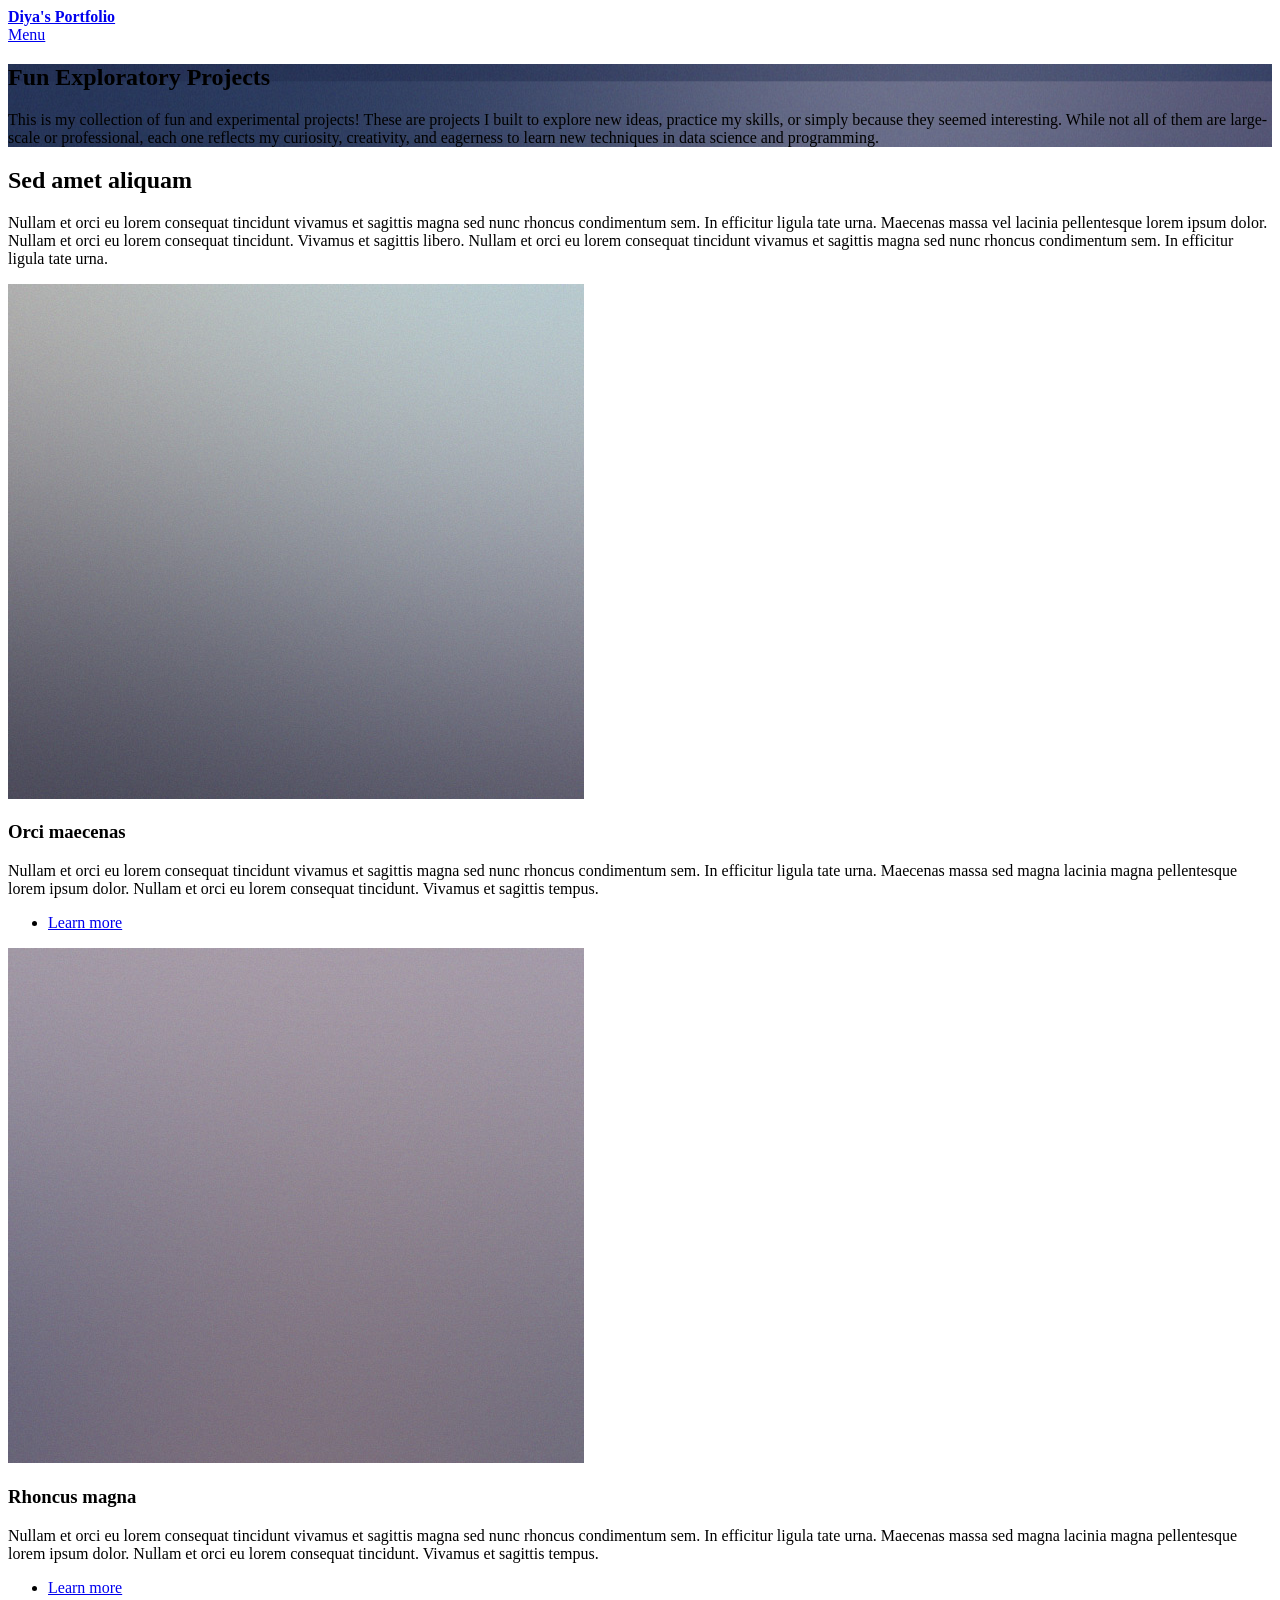
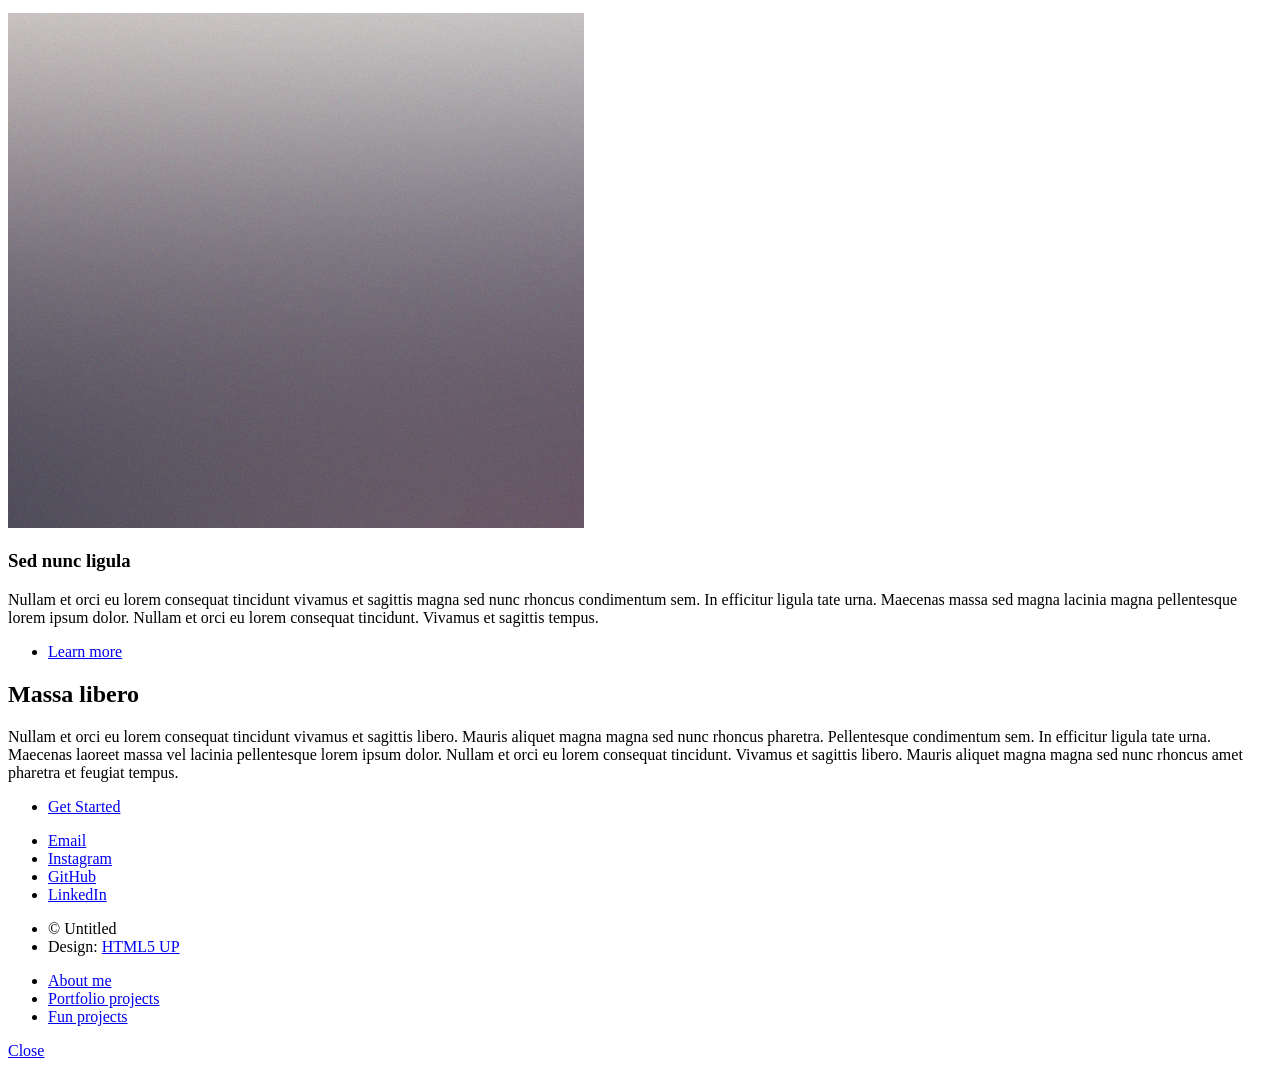
==== commit 3a1750c8: "added portfolio website files" ====
--- a/generic.html
+++ b/generic.html
@@ -3,10 +3,11 @@
 	Forty by HTML5 UP
 	html5up.net | @ajlkn
 	Free for personal and commercial use under the CCA 3.0 license (html5up.net/license)
+	generic.html - fun projects page for my portfolio website
 -->
 <html>
 	<head>
-		<title>Blogs</title>
+		<title>Diya's Portfolio</title>
 		<meta charset="utf-8" />
 		<meta name="viewport" content="width=device-width, initial-scale=1, user-scalable=no" />
 		<link rel="stylesheet" href="assets/css/main.css" />
@@ -18,8 +19,9 @@
 			<div id="wrapper">
 
 				<!-- Header -->
-					<header id="header">
-						<a href="index.html" class="logo"><strong>My Blogs</strong> <span></span></a>
+				<!-- Note: The "styleN" class below should match that of the banner element. -->
+					<header id="header" class="alt style2">
+						<a href="index.html" class="logo"><strong>Diya's Portfolio</strong> <span></span></a>
 						<nav>
 							<a href="#menu">Menu</a>
 						</nav>
@@ -28,37 +30,115 @@
 				<!-- Menu -->
 					<nav id="menu">
 						<ul class="links">
-							<li><a href="index.html">Home</a></li>
-							<li><a href="landing.html">Landing</a></li>
-							<li><a href="generic.html">Generic</a></li>
-							<li><a href="elements.html">Elements</a></li>
+							<li><a href="index.html">About me</a></li>
+							<li><a href="landing.html">Portfolio projects</a></li>
+							<li><a href="generic.html">Fun projects</a></li>
+							<!-- <li><a href="elements.html">Elements</a></li> -->
 						</ul>
-						<ul class="actions stacked">
+						<!-- <ul class="actions stacked">
 							<li><a href="#" class="button primary fit">Get Started</a></li>
 							<li><a href="#" class="button fit">Log In</a></li>
-						</ul>
+						</ul> -->
 					</nav>
 
+				<!-- Banner -->
+				<!-- Note: The "styleN" class below should match that of the header element. -->
+					<section id="banner" class="style2">
+						<div class="inner">
+							<span class="image">
+								<img src="images/pic07.jpg" alt="" />
+							</span>
+							<header class="major">
+								<h1>Fun Exploratory Projects</h1>
+							</header>
+							<div class="content">
+								<p>This is my collection of fun and experimental projects! These are projects I built to explore new ideas, practice my skills, or simply because they seemed interesting. While not all of them are large-scale or professional, each one reflects my curiosity, creativity, and eagerness to learn new techniques in data science and programming.</p>
+							</div>
+						</div>
+					</section>
+
 				<!-- Main -->
-		<!--			<div id="main" class="alt">
+					<div id="main">
 
 						<!-- One -->
 							<section id="one">
 								<div class="inner">
-					<!--				<header class="major">
-										<h1>Generic</h1>
+									<header class="major">
+										<h2>Sed amet aliquam</h2>
 									</header>
-									<span class="image main"><img src=C:\Users\Rakesh\OneDrive\Desktop\OIP.jpg"alt="" /></span>
-									<p>Donec eget ex magna. Interdum et malesuada fames ac ante ipsum primis in faucibus. Pellentesque venenatis dolor imperdiet dolor mattis sagittis. Praesent rutrum sem diam, vitae egestas enim auctor sit amet. Pellentesque leo mauris, consectetur id ipsum sit amet, fergiat. Pellentesque in mi eu massa lacinia malesuada et a elit. Donec urna ex, lacinia in purus ac, pretium pulvinar mauris. Curabitur sapien risus, commodo eget turpis at, elementum convallis elit. Pellentesque enim turpis, hendrerit.</p>
-									<p>Lorem ipsum dolor sit amet, consectetur adipiscing elit. Duis dapibus rutrum facilisis. Class aptent taciti sociosqu ad litora torquent per conubia nostra, per inceptos himenaeos. Etiam tristique libero eu nibh porttitor fermentum. Nullam venenatis erat id vehicula viverra. Nunc ultrices eros ut ultricies condimentum. Mauris risus lacus, blandit sit amet venenatis non, bibendum vitae dolor. Nunc lorem mauris, fringilla in aliquam at, euismod in lectus. Pellentesque habitant morbi tristique senectus et netus et malesuada fames ac turpis egestas. In non lorem sit amet elit placerat maximus. Pellentesque aliquam maximus risus, vel sed vehicula.</p>
-									<p>Interdum et malesuada fames ac ante ipsum primis in faucibus. Pellentesque venenatis dolor imperdiet dolor mattis sagittis. Praesent rutrum sem diam, vitae egestas enim auctor sit amet. Pellentesque leo mauris, consectetur id ipsum sit amet, fersapien risus, commodo eget turpis at, elementum convallis elit. Pellentesque enim turpis, hendrerit tristique lorem ipsum dolor.</p> -->
-								</div> -->
-							</section>
-
-					</div> -->
+									<p>Nullam et orci eu lorem consequat tincidunt vivamus et sagittis magna sed nunc rhoncus condimentum sem. In efficitur ligula tate urna. Maecenas massa vel lacinia pellentesque lorem ipsum dolor. Nullam et orci eu lorem consequat tincidunt. Vivamus et sagittis libero. Nullam et orci eu lorem consequat tincidunt vivamus et sagittis magna sed nunc rhoncus condimentum sem. In efficitur ligula tate urna.</p>
+								</div>
+							</section>
+
+						<!-- Two -->
+							<section id="two" class="spotlights">
+								<section>
+									<a href="generic.html" class="image">
+										<img src="images/pic08.jpg" alt="" data-position="center center" />
+									</a>
+									<div class="content">
+										<div class="inner">
+											<header class="major">
+												<h3>Orci maecenas</h3>
+											</header>
+											<p>Nullam et orci eu lorem consequat tincidunt vivamus et sagittis magna sed nunc rhoncus condimentum sem. In efficitur ligula tate urna. Maecenas massa sed magna lacinia magna pellentesque lorem ipsum dolor. Nullam et orci eu lorem consequat tincidunt. Vivamus et sagittis tempus.</p>
+											<ul class="actions">
+												<li><a href="generic.html" class="button">Learn more</a></li>
+											</ul>
+										</div>
+									</div>
+								</section>
+								<section>
+									<a href="generic.html" class="image">
+										<img src="images/pic09.jpg" alt="" data-position="top center" />
+									</a>
+									<div class="content">
+										<div class="inner">
+											<header class="major">
+												<h3>Rhoncus magna</h3>
+											</header>
+											<p>Nullam et orci eu lorem consequat tincidunt vivamus et sagittis magna sed nunc rhoncus condimentum sem. In efficitur ligula tate urna. Maecenas massa sed magna lacinia magna pellentesque lorem ipsum dolor. Nullam et orci eu lorem consequat tincidunt. Vivamus et sagittis tempus.</p>
+											<ul class="actions">
+												<li><a href="generic.html" class="button">Learn more</a></li>
+											</ul>
+										</div>
+									</div>
+								</section>
+								<section>
+									<a href="generic.html" class="image">
+										<img src="images/pic10.jpg" alt="" data-position="25% 25%" />
+									</a>
+									<div class="content">
+										<div class="inner">
+											<header class="major">
+												<h3>Sed nunc ligula</h3>
+											</header>
+											<p>Nullam et orci eu lorem consequat tincidunt vivamus et sagittis magna sed nunc rhoncus condimentum sem. In efficitur ligula tate urna. Maecenas massa sed magna lacinia magna pellentesque lorem ipsum dolor. Nullam et orci eu lorem consequat tincidunt. Vivamus et sagittis tempus.</p>
+											<ul class="actions">
+												<li><a href="generic.html" class="button">Learn more</a></li>
+											</ul>
+										</div>
+									</div>
+								</section>
+							</section>
+
+						<!-- Three -->
+							<section id="three">
+								<div class="inner">
+									<header class="major">
+										<h2>Massa libero</h2>
+									</header>
+									<p>Nullam et orci eu lorem consequat tincidunt vivamus et sagittis libero. Mauris aliquet magna magna sed nunc rhoncus pharetra. Pellentesque condimentum sem. In efficitur ligula tate urna. Maecenas laoreet massa vel lacinia pellentesque lorem ipsum dolor. Nullam et orci eu lorem consequat tincidunt. Vivamus et sagittis libero. Mauris aliquet magna magna sed nunc rhoncus amet pharetra et feugiat tempus.</p>
+									<ul class="actions">
+										<li><a href="generic.html" class="button next">Get Started</a></li>
+									</ul>
+								</div>
+							</section>
+
+					</div>
 
 				<!-- Contact -->
-		<!--			<section id="contact">
+					<!-- <section id="contact">
 						<div class="inner">
 							<section>
 								<form method="post" action="#">
@@ -110,62 +190,15 @@
 						</div>
 					</section> -->
 
-				<!-- blogs -->
-					
-					<body>
-					    <div id="main" class="alt">
-					        <!-- Blog One -->
-					        <section id="one">
-					            <div class="inner">
-					                <header class="major">
-					                    <h1>Perks of using Pandas Category data type</h1>
-					                </header>
-					                <article>
-					                    <a href="link-to-blog-one">
-					                        <img src="C:\Users\Rakesh\OneDrive\Desktop\OIP.jpg" alt="Blog One Image" />
-					                    </a>
-					                    <header class="major">
-					                        <h3><a href="https://medium.com/@diya.r.pateldpsv/perks-of-using-category-data-type-in-pandas-9f0ec62cf2f5"></a></h3>
-					                    </header>
-					                    <p>This blog illustrates 2 use cases for the Category data type in pandas library of python.</p>
-					                </article>
-					            </div>
-					        </section>
-
-					        <!-- Blog Two -->
-					        <section id="two">
-					            <div class="inner">
-					                <header class="major">
-					                    <h1>Analysis of Indian mutual funds</h1>
-					                </header>
-					                <article>
-					                    <a href="link-to-blog-two">
-					                        <img src="C:\Users\Rakesh\OneDrive\Desktop\blog.png" alt="Blog Two Image" />
-					                    </a>
-					                    <header class="major">
-					                        <h3><a href="link-to-blog-two"></a></h3>
-					                    </header>
-					                    <p>In this blog, I perform a detailed analysis on mutual funds in india.</p>
-					                </article>
-					            </div>
-					        </section>
-
-					        <!-- Add more blog sections as needed -->
-					    </div>
-					</body>
-
-					</html>
-
-
 				<!-- Footer -->
 					<footer id="footer">
 						<div class="inner">
 							<ul class="icons">
-								<li><a href="#" class="icon brands alt fa-twitter"><span class="label">Twitter</span></a></li>
-								<li><a href="#" class="icon brands alt fa-facebook-f"><span class="label">Facebook</span></a></li>
-								<li><a href="#" class="icon brands alt fa-instagram"><span class="label">Instagram</span></a></li>
-								<li><a href="#" class="icon brands alt fa-github"><span class="label">GitHub</span></a></li>
-								<li><a href="#" class="icon brands alt fa-linkedin-in"><span class="label">LinkedIn</span></a></li>
+								<li><a href="mailto:pateldiya703@gmail.com" class="icon solid alt fa-envelope"><span class="label">Email</span></a></li>
+								<!-- <li><a href="#" class="icon brands alt fa-facebook-f"><span class="label">Facebook</span></a></li> -->
+								<li><a href="https://instagram.com/diyyaapatelll" class="icon brands alt fa-instagram"><span class="label">Instagram</span></a></li>
+								<li><a href="https://github.com/diapatel" class="icon brands alt fa-github"><span class="label">GitHub</span></a></li>
+								<li><a href="https://www.linkedin.com/in/diya-patel-6939872b3" class="icon brands alt fa-linkedin-in"><span class="label">LinkedIn</span></a></li>
 							</ul>
 							<ul class="copyright">
 								<li>&copy; Untitled</li><li>Design: <a href="https://html5up.net">HTML5 UP</a></li>
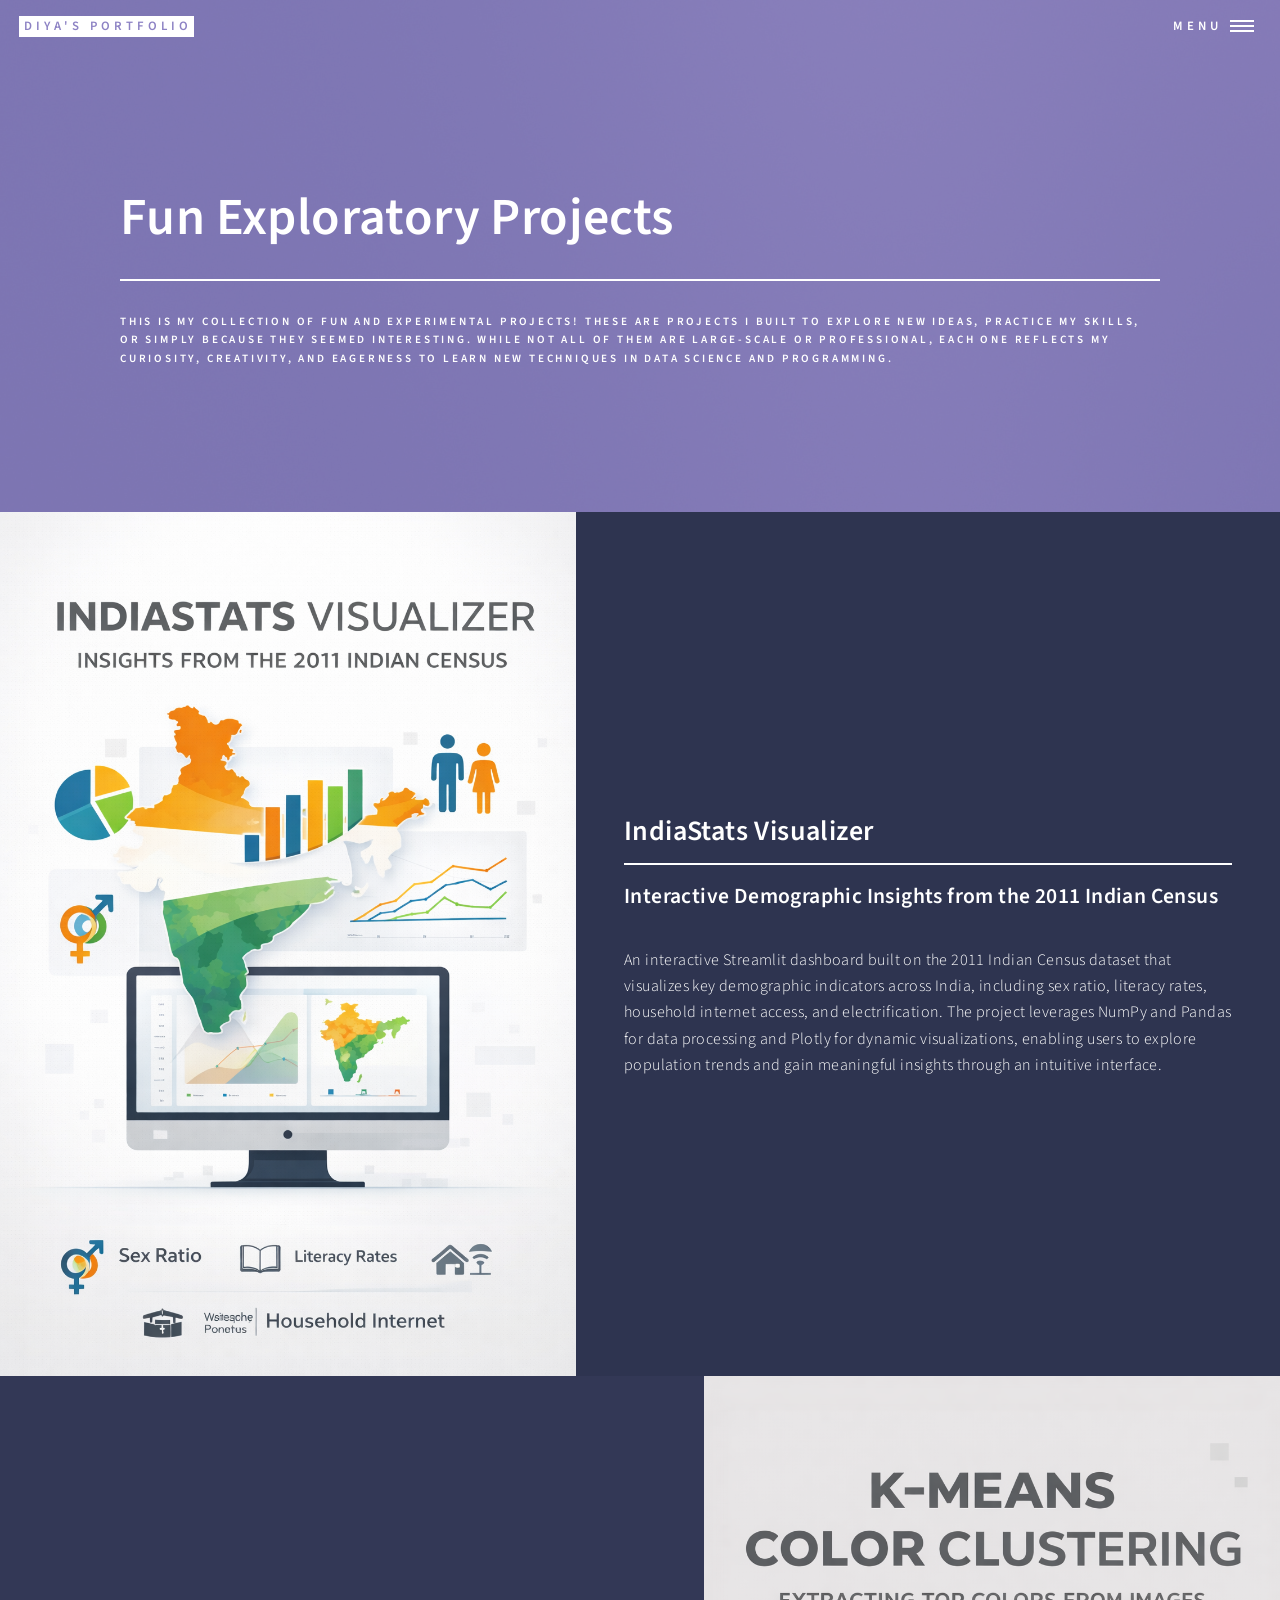
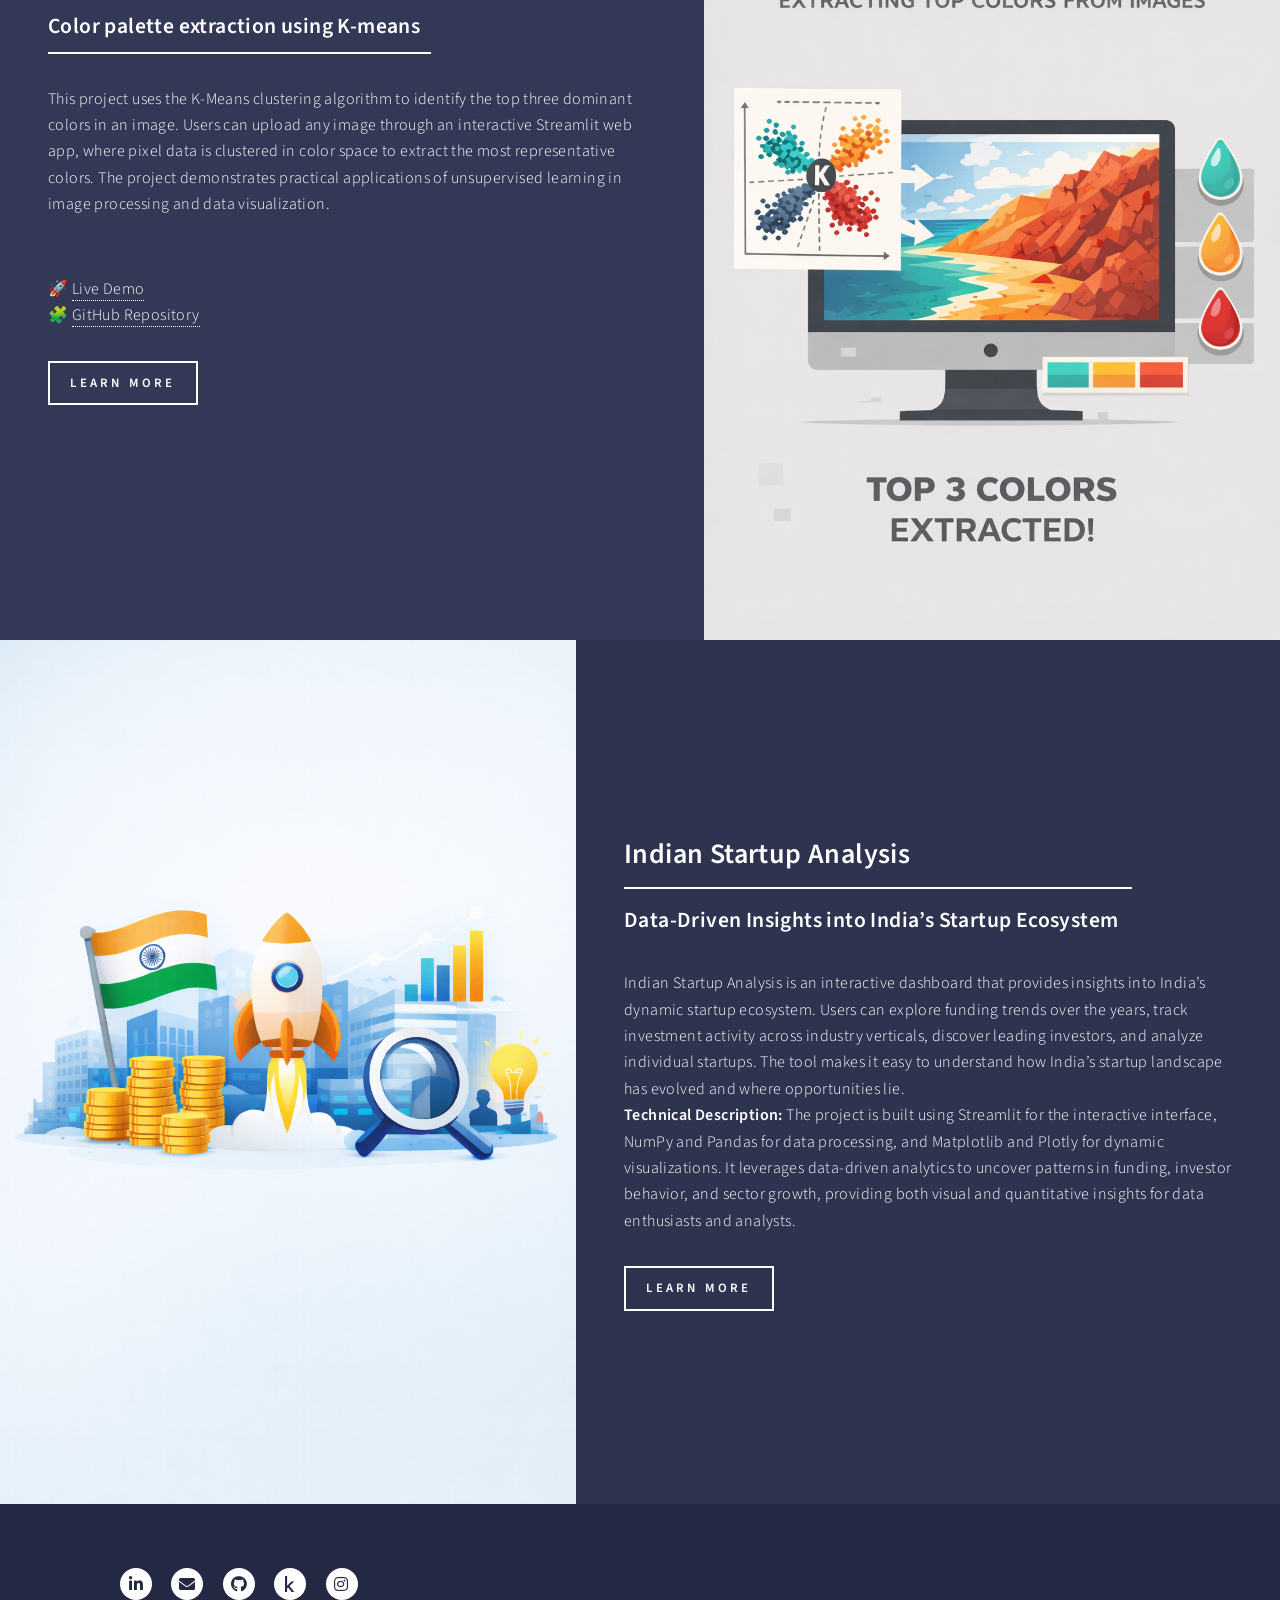
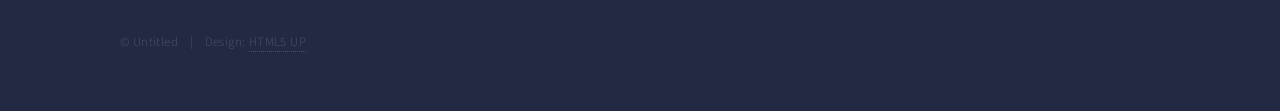
==== commit 08acbfa5: "modified website" ====
--- a/generic.html
+++ b/generic.html
@@ -61,43 +61,49 @@
 					<div id="main">
 
 						<!-- One -->
-							<section id="one">
+							<!-- <section id="one">
 								<div class="inner">
 									<header class="major">
-										<h2>Sed amet aliquam</h2>
+										<h2>Color palatte extraction using K-means clustering</h2>
 									</header>
 									<p>Nullam et orci eu lorem consequat tincidunt vivamus et sagittis magna sed nunc rhoncus condimentum sem. In efficitur ligula tate urna. Maecenas massa vel lacinia pellentesque lorem ipsum dolor. Nullam et orci eu lorem consequat tincidunt. Vivamus et sagittis libero. Nullam et orci eu lorem consequat tincidunt vivamus et sagittis magna sed nunc rhoncus condimentum sem. In efficitur ligula tate urna.</p>
 								</div>
-							</section>
+							</section> -->
 
 						<!-- Two -->
 							<section id="two" class="spotlights">
 								<section>
 									<a href="generic.html" class="image">
-										<img src="images/pic08.jpg" alt="" data-position="center center" />
+										<img src="images/indiastats_visualizer.png" alt="" data-position="center center" />
 									</a>
 									<div class="content">
 										<div class="inner">
 											<header class="major">
-												<h3>Orci maecenas</h3>
+												<h2>IndiaStats Visualizer</h2>
+												<h3>Interactive Demographic Insights from the 2011 Indian Census</h3>
 											</header>
-											<p>Nullam et orci eu lorem consequat tincidunt vivamus et sagittis magna sed nunc rhoncus condimentum sem. In efficitur ligula tate urna. Maecenas massa sed magna lacinia magna pellentesque lorem ipsum dolor. Nullam et orci eu lorem consequat tincidunt. Vivamus et sagittis tempus.</p>
-											<ul class="actions">
-												<li><a href="generic.html" class="button">Learn more</a></li>
+											<p>An interactive Streamlit dashboard built on the 2011 Indian Census dataset that visualizes key demographic indicators across India, including sex ratio, literacy rates, household internet access, and electrification. The project leverages NumPy and Pandas for data processing and Plotly for dynamic visualizations, enabling users to explore population trends and gain meaningful insights through an intuitive interface.<Br>
+  										</li>
 											</ul>
 										</div>
 									</div>
 								</section>
 								<section>
 									<a href="generic.html" class="image">
-										<img src="images/pic09.jpg" alt="" data-position="top center" />
+										<img src="images/kmeans.png" alt="" data-position="top center" />
 									</a>
 									<div class="content">
 										<div class="inner">
 											<header class="major">
-												<h3>Rhoncus magna</h3>
+												<h3>Color palette extraction using K-means</h3>
 											</header>
-											<p>Nullam et orci eu lorem consequat tincidunt vivamus et sagittis magna sed nunc rhoncus condimentum sem. In efficitur ligula tate urna. Maecenas massa sed magna lacinia magna pellentesque lorem ipsum dolor. Nullam et orci eu lorem consequat tincidunt. Vivamus et sagittis tempus.</p>
+											<p>This project uses the K-Means clustering algorithm to identify the top three dominant colors in an image. Users can upload any image through an interactive Streamlit web app, where pixel data is clustered in color space to extract the most representative colors. The project demonstrates practical applications of unsupervised learning in image processing and data visualization.</p><Br>
+											<p>
+											🚀 <a href="https://color-palette-extractor-6ow7y25dtiesd77byyzam3.streamlit.app/" target="_blank">
+											Live Demo</a><br>
+
+  											🧩 <a href="https://github.com/your-username/your-repo" target="_blank">
+  											GitHub Repository</a></p>
 											<ul class="actions">
 												<li><a href="generic.html" class="button">Learn more</a></li>
 											</ul>
@@ -106,14 +112,18 @@
 								</section>
 								<section>
 									<a href="generic.html" class="image">
-										<img src="images/pic10.jpg" alt="" data-position="25% 25%" />
+										<img src="images/indian_startups_image.png" alt="" data-position="25% 25%" />
 									</a>
 									<div class="content">
 										<div class="inner">
 											<header class="major">
-												<h3>Sed nunc ligula</h3>
+												<h2>Indian Startup Analysis</h2>
+												<h3>Data-Driven Insights into India’s Startup Ecosystem</h3>
 											</header>
-											<p>Nullam et orci eu lorem consequat tincidunt vivamus et sagittis magna sed nunc rhoncus condimentum sem. In efficitur ligula tate urna. Maecenas massa sed magna lacinia magna pellentesque lorem ipsum dolor. Nullam et orci eu lorem consequat tincidunt. Vivamus et sagittis tempus.</p>
+											<p>Indian Startup Analysis is an interactive dashboard that provides insights into India’s dynamic startup ecosystem. Users can explore funding trends over the years, track investment activity across industry verticals, discover leading investors, and analyze individual startups. The tool makes it easy to understand how India’s startup landscape has evolved and where opportunities lie.<br>
+
+											<b>Technical Description:</b>
+											The project is built using Streamlit for the interactive interface, NumPy and Pandas for data processing, and Matplotlib and Plotly for dynamic visualizations. It leverages data-driven analytics to uncover patterns in funding, investor behavior, and sector growth, providing both visual and quantitative insights for data enthusiasts and analysts.</p>
 											<ul class="actions">
 												<li><a href="generic.html" class="button">Learn more</a></li>
 											</ul>
@@ -123,17 +133,21 @@
 							</section>
 
 						<!-- Three -->
-							<section id="three">
+							<!-- <section id="three">
 								<div class="inner">
 									<header class="major">
-										<h2>Massa libero</h2>
+										<h2>Indian Startup Analysis</h2>
+										<h3>Data-Driven Insights into India’s Startup Ecosystem</h3>
 									</header>
-									<p>Nullam et orci eu lorem consequat tincidunt vivamus et sagittis libero. Mauris aliquet magna magna sed nunc rhoncus pharetra. Pellentesque condimentum sem. In efficitur ligula tate urna. Maecenas laoreet massa vel lacinia pellentesque lorem ipsum dolor. Nullam et orci eu lorem consequat tincidunt. Vivamus et sagittis libero. Mauris aliquet magna magna sed nunc rhoncus amet pharetra et feugiat tempus.</p>
+									<p>Indian Startup Analysis is an interactive dashboard that provides insights into India’s dynamic startup ecosystem. Users can explore funding trends over the years, track investment activity across industry verticals, discover leading investors, and analyze individual startups. The tool makes it easy to understand how India’s startup landscape has evolved and where opportunities lie.<br>
+
+									<b>Technical Description:</b>
+									The project is built using Streamlit for the interactive interface, NumPy and Pandas for data processing, and Matplotlib and Plotly for dynamic visualizations. It leverages data-driven analytics to uncover patterns in funding, investor behavior, and sector growth, providing both visual and quantitative insights for data enthusiasts and analysts.</p>
 									<ul class="actions">
 										<li><a href="generic.html" class="button next">Get Started</a></li>
 									</ul>
 								</div>
-							</section>
+							</section> -->
 
 					</div>
 
@@ -194,11 +208,14 @@
 					<footer id="footer">
 						<div class="inner">
 							<ul class="icons">
+								<!-- <li><a href="#" class="icon brands alt fa-twitter"><span class="label">Gmail</span></a></li> -->
+								<li><a href="https://www.linkedin.com/in/diya-patel-6939872b3" class="icon brands alt fa-linkedin-in"><span class="label">LinkedIn</span></a></li>
 								<li><a href="mailto:pateldiya703@gmail.com" class="icon solid alt fa-envelope"><span class="label">Email</span></a></li>
+								<li><a href="https://github.com/diapatel" class="icon brands alt fa-github"><span class="label">GitHub</span></a></li>
 								<!-- <li><a href="#" class="icon brands alt fa-facebook-f"><span class="label">Facebook</span></a></li> -->
+								<li><a href="https://www.kaggle.com/diyapatel02" class="icon brands alt fa-kaggle"><span class="label">Kaggle</span></a></li>
 								<li><a href="https://instagram.com/diyyaapatelll" class="icon brands alt fa-instagram"><span class="label">Instagram</span></a></li>
-								<li><a href="https://github.com/diapatel" class="icon brands alt fa-github"><span class="label">GitHub</span></a></li>
-								<li><a href="https://www.linkedin.com/in/diya-patel-6939872b3" class="icon brands alt fa-linkedin-in"><span class="label">LinkedIn</span></a></li>
+								
 							</ul>
 							<ul class="copyright">
 								<li>&copy; Untitled</li><li>Design: <a href="https://html5up.net">HTML5 UP</a></li>
--- a/assets/css/main.css
+++ b/assets/css/main.css
@@ -3949,4 +3949,53 @@
 			transform: none;
 			opacity: 1;
 			visibility: visible;
-		}+		}
+
+/* ===== Forty Banner: Text Left, Image Right ===== */
+
+/* Layout */
+#banner .content.banner-split {
+  display: flex;
+  align-items: center;
+  justify-content: space-between;
+  gap: 3rem;
+  text-align: left; /* override center */
+}
+
+/* Force left alignment (beats Forty defaults) */
+#banner .content.banner-split .banner-text {
+  flex: 1;
+  text-align: left !important;
+}
+
+/* Image block */
+#banner .content.banner-split .banner-photo {
+  flex-shrink: 0;
+}
+
+/* Profile image sizing */
+#banner .content.banner-split .image.profile {
+  width: 220px;
+}
+
+#banner .content.banner-split .image.profile img {
+  width: 100%;
+  height: auto;
+  border-radius: 50%;
+}
+
+/* Mobile behavior */
+@media screen and (max-width: 736px) {
+  #banner .content.banner-split {
+    flex-direction: column-reverse;
+    text-align: center;
+  }
+
+  #banner .content.banner-split .banner-text {
+    text-align: center !important;
+  }
+
+  #banner .content.banner-split .image.profile {
+    width: 160px;
+  }
+}
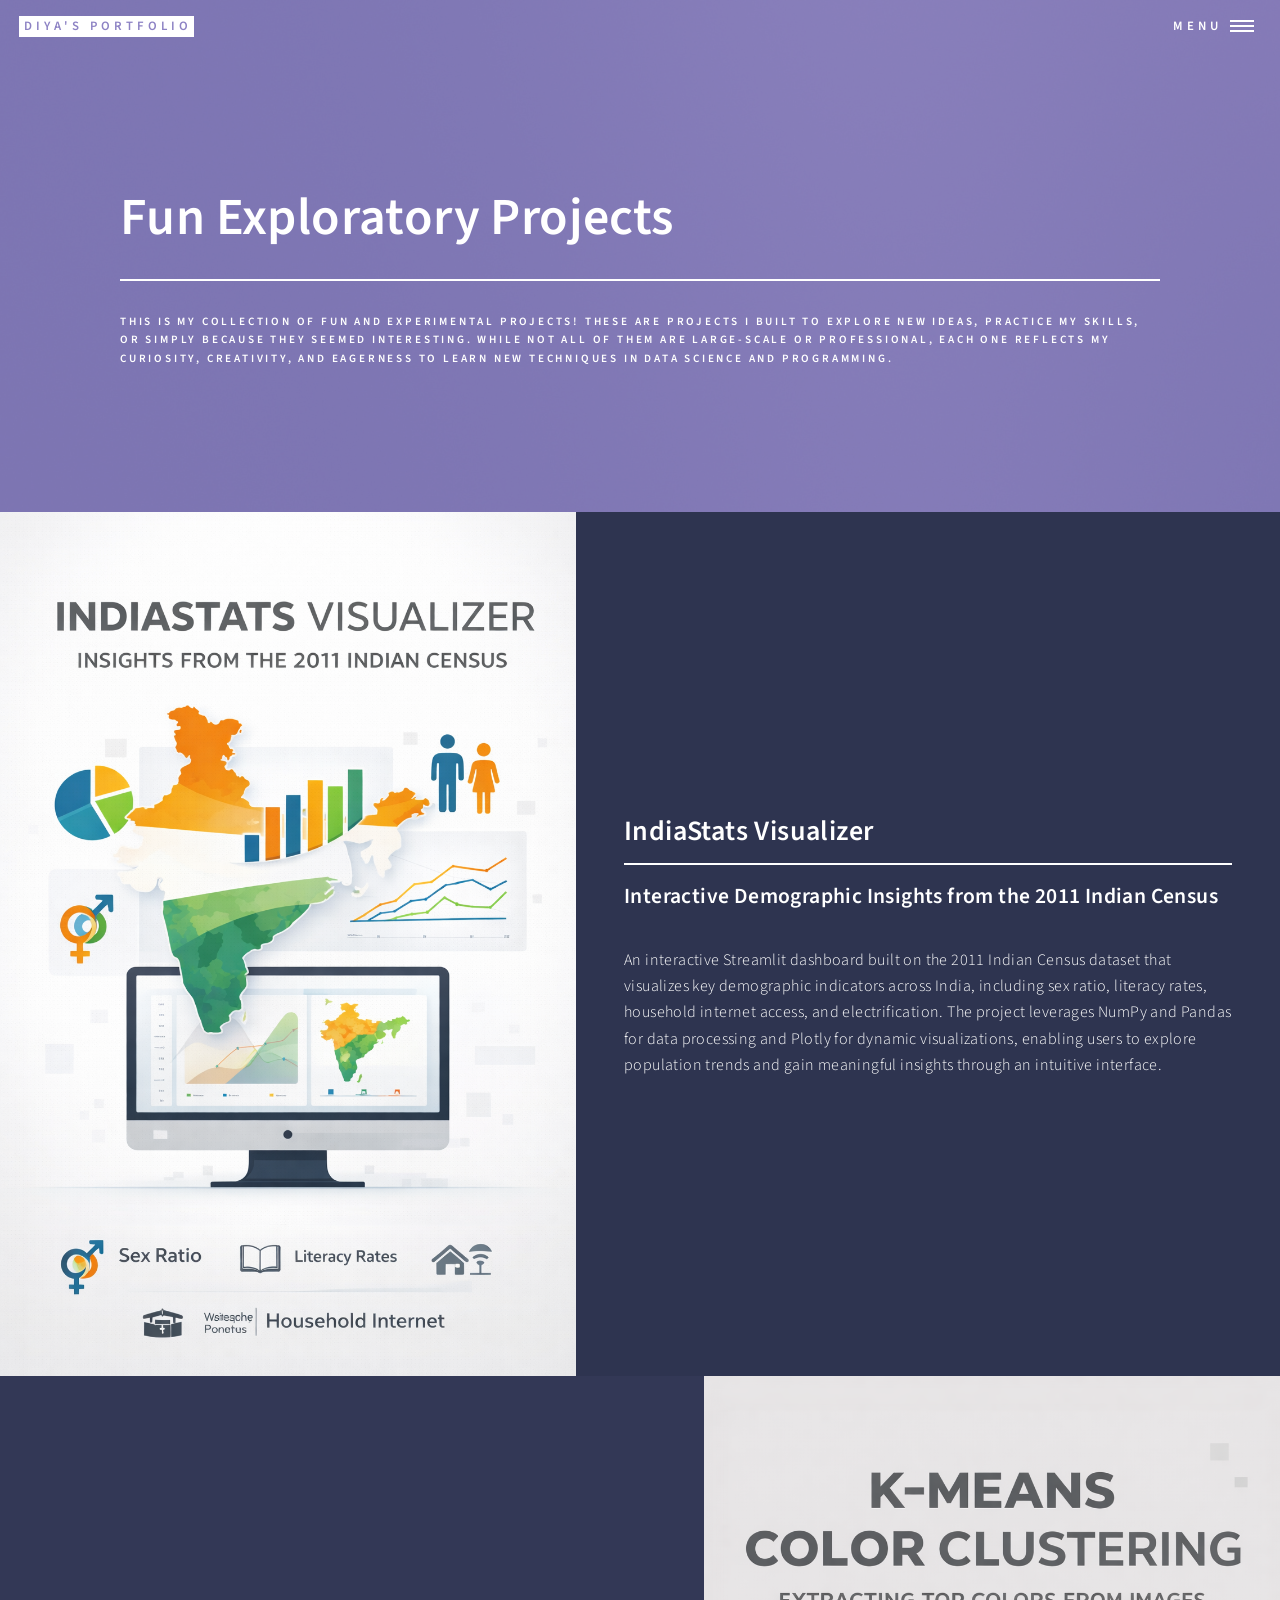
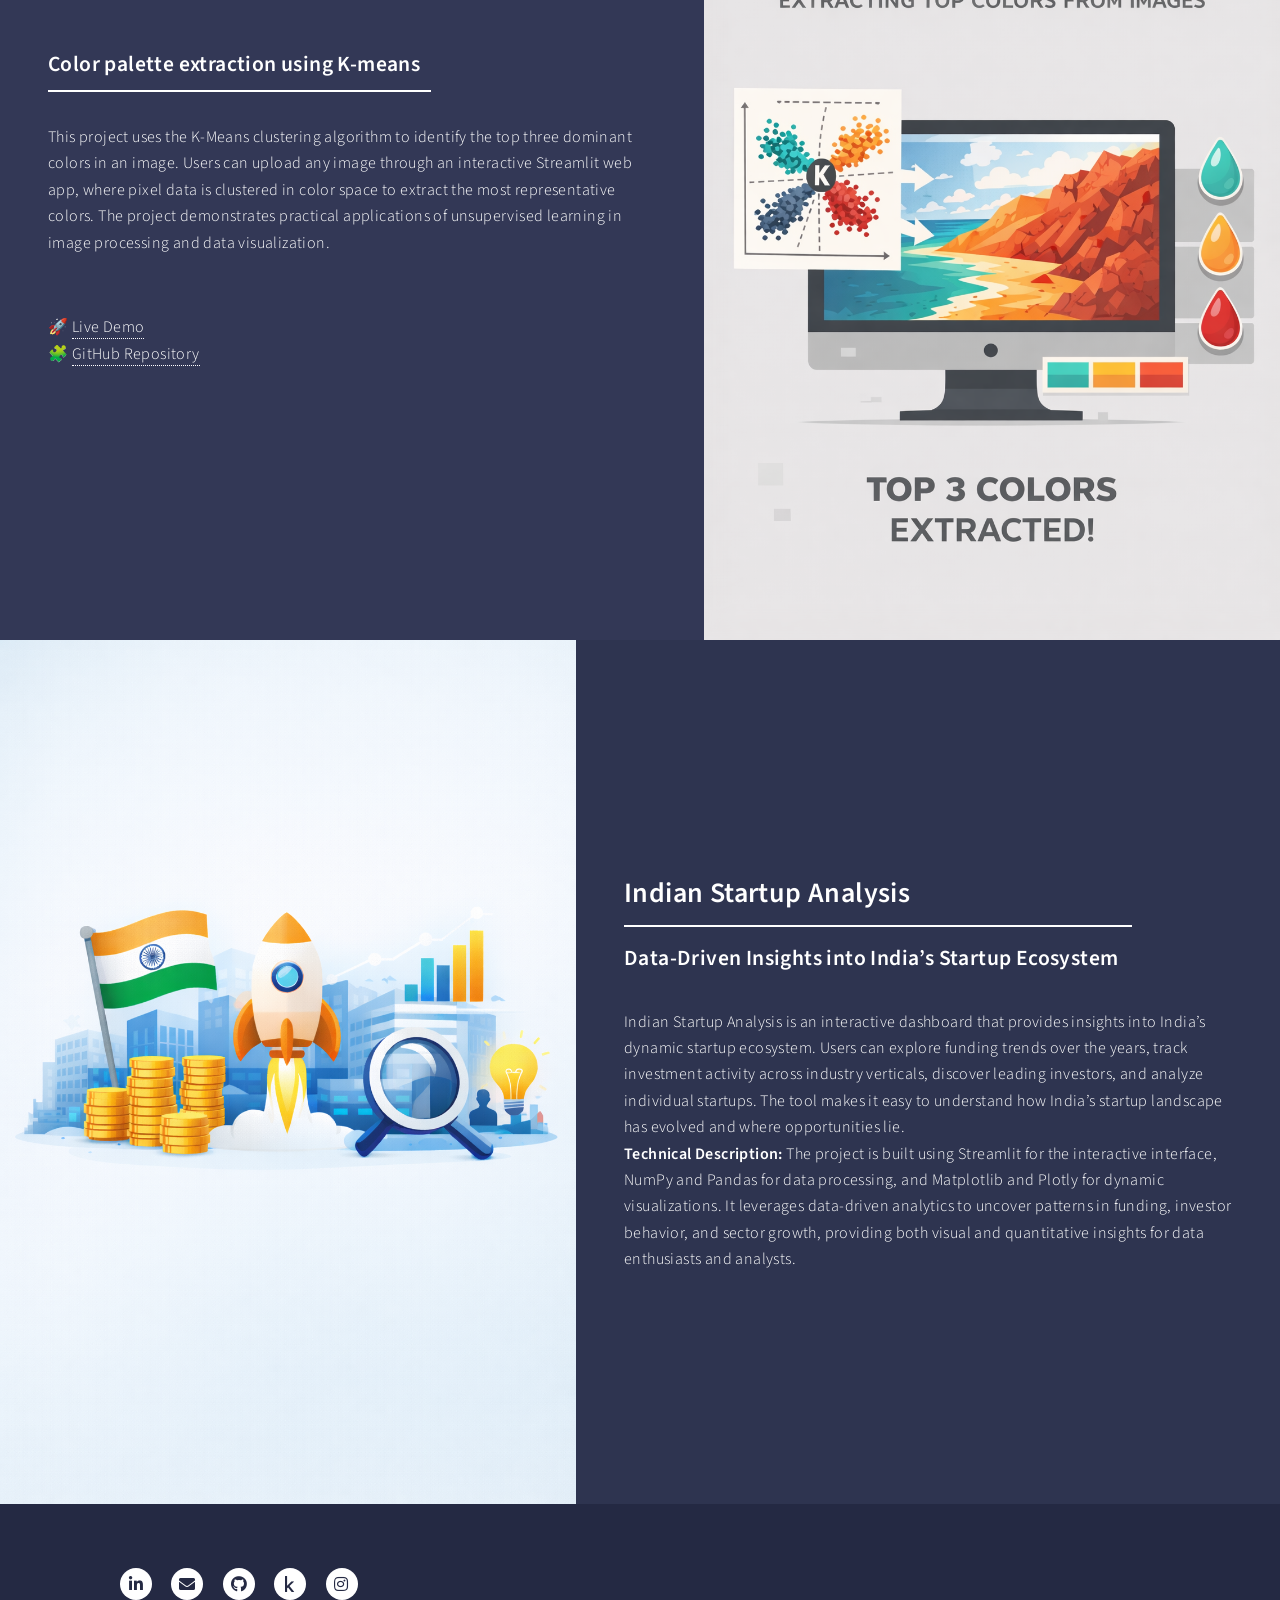
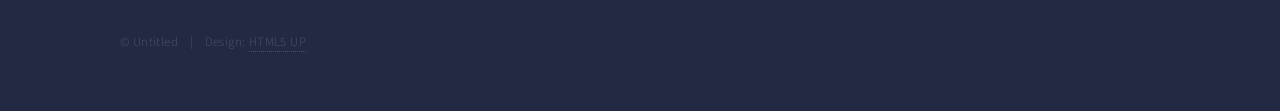
==== commit 313db666: "removed unncessary buttons" ====
--- a/generic.html
+++ b/generic.html
@@ -104,9 +104,9 @@
 
   											🧩 <a href="https://github.com/your-username/your-repo" target="_blank">
   											GitHub Repository</a></p>
-											<ul class="actions">
+											<!-- <ul class="actions">
 												<li><a href="generic.html" class="button">Learn more</a></li>
-											</ul>
+											</ul> -->
 										</div>
 									</div>
 								</section>
@@ -124,9 +124,9 @@
 
 											<b>Technical Description:</b>
 											The project is built using Streamlit for the interactive interface, NumPy and Pandas for data processing, and Matplotlib and Plotly for dynamic visualizations. It leverages data-driven analytics to uncover patterns in funding, investor behavior, and sector growth, providing both visual and quantitative insights for data enthusiasts and analysts.</p>
-											<ul class="actions">
+											<!-- <ul class="actions">
 												<li><a href="generic.html" class="button">Learn more</a></li>
-											</ul>
+											</ul> -->
 										</div>
 									</div>
 								</section>
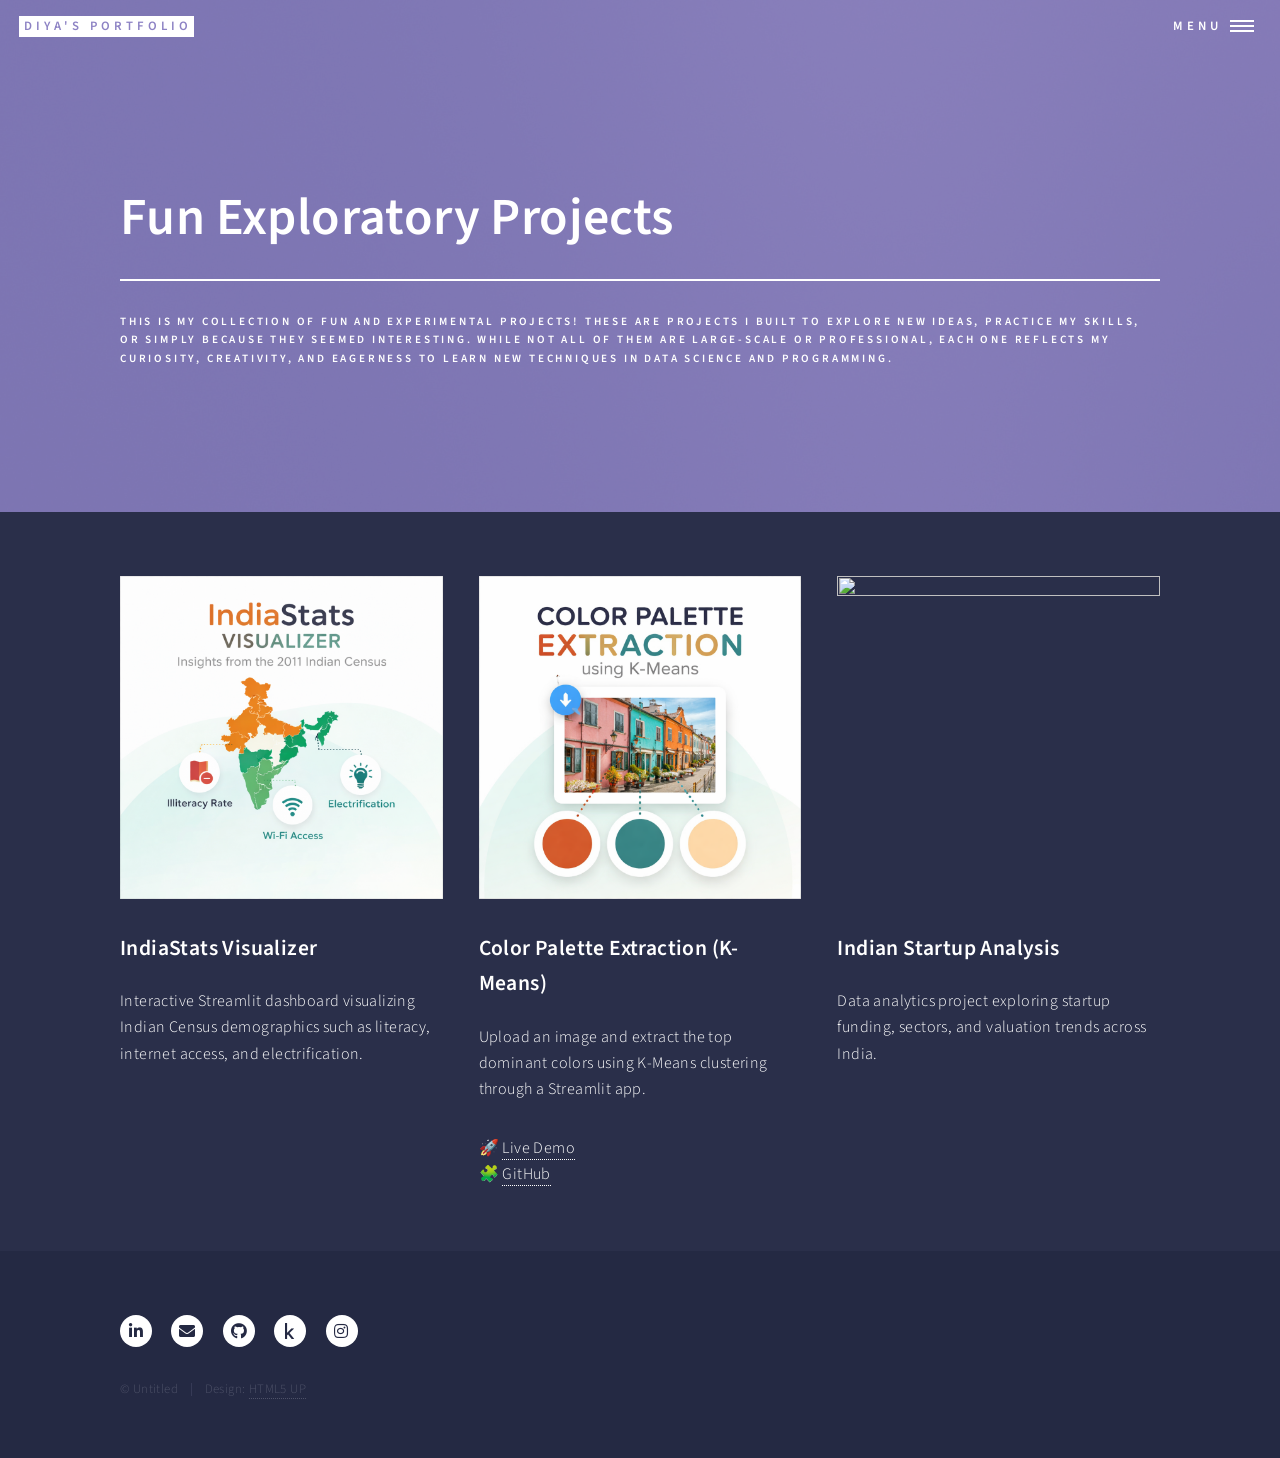
==== commit 8101d57a: "added new portfolio project" ====
--- a/generic.html
+++ b/generic.html
@@ -71,7 +71,7 @@
 							</section> -->
 
 						<!-- Two -->
-							<section id="two" class="spotlights">
+							<!-- <section id="two" class="spotlights">
 								<section>
 									<a href="generic.html" class="image">
 										<img src="images/indiastats_visualizer.png" alt="" data-position="center center" />
@@ -104,9 +104,6 @@
 
   											🧩 <a href="https://github.com/your-username/your-repo" target="_blank">
   											GitHub Repository</a></p>
-											<!-- <ul class="actions">
-												<li><a href="generic.html" class="button">Learn more</a></li>
-											</ul> -->
 										</div>
 									</div>
 								</section>
@@ -124,13 +121,109 @@
 
 											<b>Technical Description:</b>
 											The project is built using Streamlit for the interactive interface, NumPy and Pandas for data processing, and Matplotlib and Plotly for dynamic visualizations. It leverages data-driven analytics to uncover patterns in funding, investor behavior, and sector growth, providing both visual and quantitative insights for data enthusiasts and analysts.</p>
-											<!-- <ul class="actions">
-												<li><a href="generic.html" class="button">Learn more</a></li>
-											</ul> -->
-										</div>
-									</div>
-								</section>
-							</section>
+										</div>
+									</div>
+								</section>
+							</section> -->
+						<!-- <section id="two" class="wrapper style2">
+						  <div class="inner">
+						    <div class="row gtr-150">
+
+						      <div class="col-4 col-12-medium">
+						        <span class="image fit"> -->
+						          <!-- <img src="images/indiastats_visualizer.png" alt=""> -->
+						          <!-- <img src="images/india_stats.png" alt=""
+     								style="aspect-ratio: 1 / 1; object-fit: cover; width: 100%;">
+						        </span>
+						        <h3>IndiaStats Visualizer</h3>
+						        <p>
+						          Interactive Streamlit dashboard visualizing Indian Census demographics
+						          such as literacy, sex ratio, internet access, and electrification.
+						        </p>
+						      </div>
+
+						      <div class="col-4 col-12-medium">
+						        <span class="image fit">
+						          <img src="images/kmeans.png" alt=""
+						          style="aspect-ratio: 1 / 1; object-fit: cover; width: 100%;">
+						        </span> -->
+						       <!--  <h3>Color Palette Extraction (K-Means)</h3>
+						        <p>
+						          Extracts dominant colors from images using K-Means clustering via
+						          an interactive Streamlit app.
+						        </p>
+						        <p>
+						          🚀 <a href="https://color-palette-extractor-6ow7y25dtiesd77byyzam3.streamlit.app/" target="_blank">Live Demo</a><br>
+						          🧩 <a href="https://github.com/your-username/your-repo" target="_blank">GitHub</a>
+						        </p>
+						      </div>
+
+						      <div class="col-4 col-12-medium">
+						        <span class="image fit">
+						        	<img src="images/startup_analysis.png" alt=""
+						          style="aspect-ratio: 1 / 1; object-fit: cover; width: 100%;">
+						        </span>
+						        <h3>Indian Startup Analysis</h3>
+						        <p>
+						          Data-driven dashboard analyzing startup funding, investors,
+						          and sector growth across India.
+						        </p>
+						      </div>
+
+						    </div>
+						  </div>
+						</section> -->
+
+						<section id="two" class="wrapper style2">
+					  <div class="inner">
+					    <div class="row gtr-150">
+
+					      <!-- Project 1 -->
+					      <div class="col-4 col-12-medium">
+					        <span class="image fit">
+					          <img src="images/india_stats.png" alt=""
+					               style="aspect-ratio: 1 / 1; object-fit: cover; width: 100%;">
+					        </span>
+					        <h3>IndiaStats Visualizer</h3>
+					        <p>
+					          Interactive Streamlit dashboard visualizing Indian Census demographics
+					          such as literacy, internet access, and electrification.
+					        </p>
+					      </div>
+
+					      <!-- Project 2 -->
+					      <div class="col-4 col-12-medium">
+					        <span class="image fit">
+					          <img src="images/kmeans.png" alt=""
+					               style="aspect-ratio: 1 / 1; object-fit: cover; width: 100%;">
+					        </span>
+					        <h3>Color Palette Extraction (K-Means)</h3>
+					        <p>
+					          Upload an image and extract the top dominant colors using
+					          K-Means clustering through a Streamlit app.
+					        </p>
+					        <p>
+					          🚀 <a href="https://color-palette-extractor-6ow7y25dtiesd77byyzam3.streamlit.app/" target="_blank">Live Demo</a><br>
+					          🧩 <a href="https://github.com/your-username/your-repo" target="_blank">GitHub</a>
+					        </p>
+					      </div>
+
+					      <!-- Project 3 -->
+					      <div class="col-4 col-12-medium">
+					        <span class="image fit">
+					          <img src="images/indian_startup_analysis.png" alt=""
+					               style="aspect-ratio: 1 / 1; object-fit: cover; width: 100%;">
+					        </span>
+					        <h3>Indian Startup Analysis</h3>
+					        <p>
+					          Data analytics project exploring startup funding, sectors,
+					          and valuation trends across India.
+					        </p>
+					      </div>
+
+					    </div>
+					  </div>
+					</section>
 
 						<!-- Three -->
 							<!-- <section id="three">
--- a/assets/css/main.css
+++ b/assets/css/main.css
@@ -3999,3 +3999,44 @@
     width: 160px;
   }
 }
+
+/* Projects Side by Side Layout */
+
+.projects-grid {
+    display: flex;
+    gap: 2rem;
+    align-items: flex-start;
+    justify-content: center;
+    flex-wrap: wrap;
+    margin-top: 2rem;
+}
+
+.project-card {
+    width: 48%;
+    background: #1f1f1f;
+    border-radius: 10px;
+    overflow: hidden;
+    padding-bottom: 1rem;
+}
+
+.project-card .image img {
+    width: 100%;
+    height: 250px;
+    object-fit: cover;
+    display: block;
+}
+
+.project-card .content {
+    padding: 2rem;
+}
+
+.project-card .major h3 {
+    margin-bottom: 1rem;
+}
+
+/* Mobile Responsive */
+@media screen and (max-width: 980px) {
+    .project-card {
+        width: 100%;
+    }
+}
